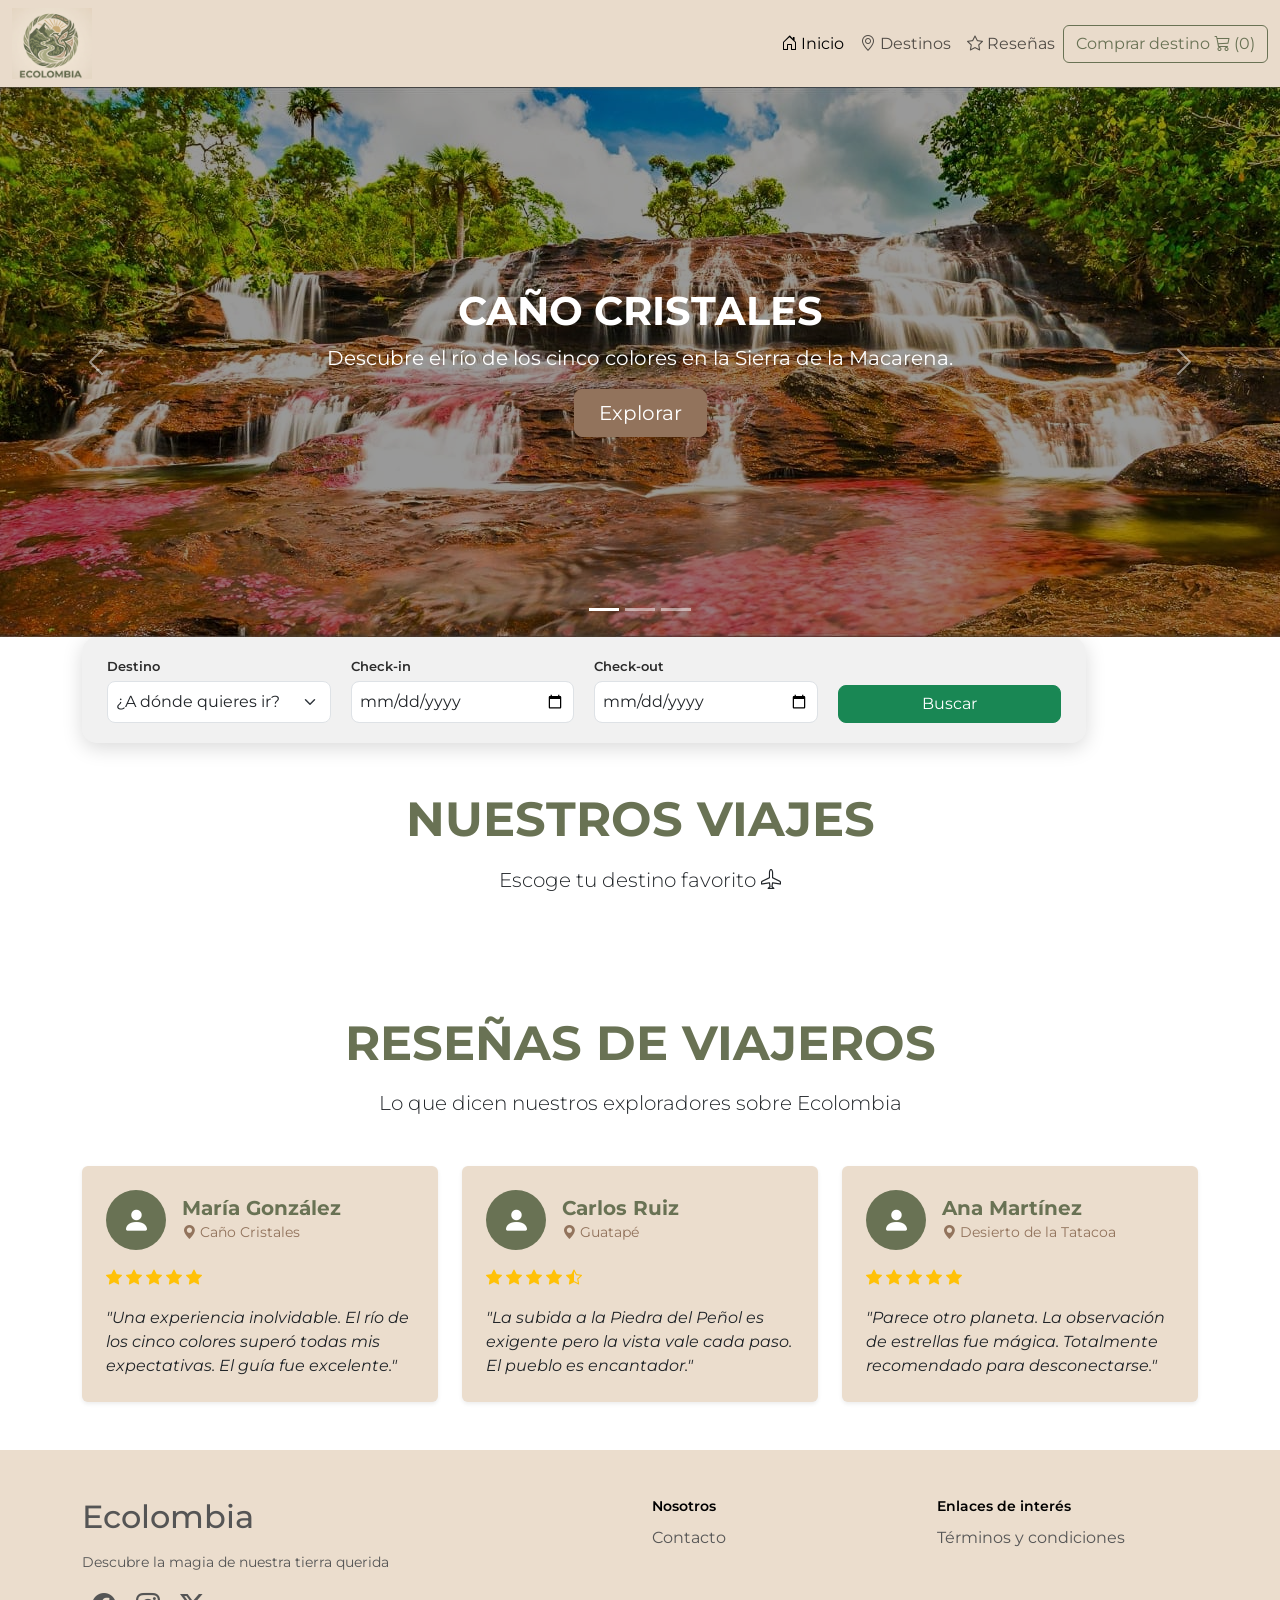
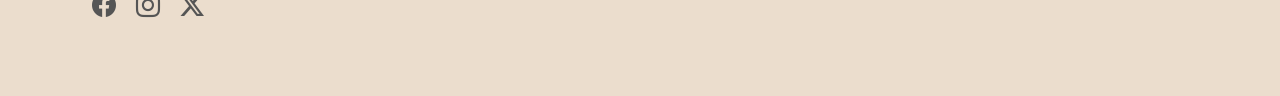
==== index.html @ 5eab5843 "fin cambios" ====
<!doctype html>
<html lang="es">

<head>
    <meta charset="utf-8">
    <meta name="viewport" content="width=device-width, initial-scale=1">
    <title>Ecolombia</title>
    <!-- Boostrap 5 -->
    <link href="https://cdn.jsdelivr.net/npm/bootstrap@5.3.8/dist/css/bootstrap.min.css" rel="stylesheet"
        integrity="sha384-sRIl4kxILFvY47J16cr9ZwB07vP4J8+LH7qKQnuqkuIAvNWLzeN8tE5YBujZqJLB" crossorigin="anonymous">
    <!-- Icons boostrap -->
    <link rel="stylesheet" href="https://cdn.jsdelivr.net/npm/bootstrap-icons@1.13.1/font/bootstrap-icons.min.css">
    <!-- Favicon -->
    <link rel="shortcut icon" href="assets/img/favicon.ico" type="image/x-icon">
    <!--                                                      google fonts -->
    <link rel="preconnect" href="https://fonts.googleapis.com">
    <link rel="preconnect" href="https://fonts.gstatic.com" crossorigin>
    <link href="https://fonts.googleapis.com/css2?family=Montserrat:ital,wght@0,100..900;1,100..900&display=swap"
        rel="stylesheet">
    <!-- Estilos genéricos -->
    <link rel="stylesheet" href="assets/css/reset.css">

    <!-- Estilos específicos  -->
    <link rel="stylesheet" href="assets/css/app.css">

    <!-- AOS CSS -->
    <link href="https://unpkg.com/aos@2.3.1/dist/aos.css" rel="stylesheet">


</head>

<body>

    <!-- nav -->
    <section class="nav__container">
        <nav class="navbar navbar-expand-lg bg-body-tertiary">
            <div class="container-fluid">
                <img src="assets/img/logo.png" alt="logo-ecolombia-desktop" width="80">
                <button class="navbar-toggler" type="button" data-bs-toggle="collapse" data-bs-target="#navbarText"
                    aria-controls="navbarText" aria-expanded="false" aria-label="Toggle navigation">
                    <span class="navbar-toggler-icon"></span>
                </button>
                <div class="collapse navbar-collapse" id="navbarText">
                    <ul class="navbar-nav ms-auto mb-2 mb-lg-0">
                        <li class="nav-item">
                            <a class="nav-link active" aria-current="page" href="index.html">
                                <i class="bi bi-house-door me-1"></i>Inicio
                            </a>
                        </li>
                        <li class="nav-item">
                            <a class="nav-link" href="#lugares__container">
                                <i class="bi bi-geo-alt me-1"></i>Destinos
                            </a>
                        </li>
                        <li class="nav-item">
                            <a class="nav-link" href="#resenas__container">
                                <i class="bi bi-star me-1"></i>Reseñas
                            </a>
                        </li>
                    </ul>
                    <span class="navbar-text">
                        <button type="button" class="btn btn-outline-success" id="badge">Ver carrito <i
                                class="bi bi-cart3"></i> </button>
                    </span>
                </div>
            </div>
        </nav>
    </section>

    <main>

        <!-- hero -->
        <section class="container-fluid p-0">
            <div id="carouselExampleCaptions" class="carousel slide" data-bs-ride="carousel">

                <!-- Indicadores -->
                <div class="carousel-indicators">
                    <button type="button" data-bs-target="#carouselExampleCaptions" data-bs-slide-to="0"
                        class="active"></button>
                    <button type="button" data-bs-target="#carouselExampleCaptions" data-bs-slide-to="1"></button>
                    <button type="button" data-bs-target="#carouselExampleCaptions" data-bs-slide-to="2"></button>
                </div>

                <!-- Slides -->
                <div class="carousel-inner">

                    <!-- Slide 1 -->
                    <div class="carousel-item active">
                        <div class="position-relative w-100 ratio ratio-4x3 ratio-md-16x9 hero-slide">
                            <img src="assets/img/cano-cristiales.jpg"
                                class="d-block w-100 h-100 object-fit-cover position-absolute top-0 start-0"
                                alt="Caño Cristales">

                            <div
                                class="position-absolute top-0 start-0 w-100 h-100 d-flex flex-column justify-content-center align-items-center text-center px-3 hero-overlay">

                                <div class="p-3 p-md-4 rounded hero-content">
                                    <h5 class="fw-bold text-white text-uppercase display-6 display-md-3 mb-2">
                                        Caño Cristales
                                    </h5>

                                    <p class="text-white d-none d-md-block fs-5 mb-3">
                                        Descubre el río de los cinco colores en la Sierra de la Macarena.
                                    </p>

                                    <div class="mt-2">
                                        <a href="#lugares__container" class="btn btn-lg px-4 text-white hero-btn">
                                            Explorar
                                        </a>
                                    </div>
                                </div>
                            </div>
                        </div>
                    </div>

                    <!-- Slide 2 -->
                    <div class="carousel-item">
                        <div class="position-relative w-100 ratio ratio-4x3 ratio-md-16x9 hero-slide">
                            <img src="assets/img/guatape.jpg"
                                class="d-block w-100 h-100 object-fit-cover position-absolute top-0 start-0"
                                alt="Guatapé">

                            <div
                                class="position-absolute top-0 start-0 w-100 h-100 d-flex flex-column justify-content-center align-items-center text-center px-3 hero-overlay">

                                <div class="p-3 p-md-4 rounded hero-content">
                                    <h5 class="fw-bold text-white text-uppercase display-6 display-md-3 mb-2">
                                        Guatapé
                                    </h5>

                                    <p class="text-white d-none d-md-block fs-5 mb-3">
                                        Sube la Piedra del Peñol y admira el embalse más colorido de Colombia.
                                    </p>

                                    <div class="mt-2">
                                        <a href="#lugares__container" class="btn btn-lg px-4 text-white hero-btn">
                                            Descubrir
                                        </a>
                                    </div>
                                </div>
                            </div>
                        </div>
                    </div>

                    <!-- Slide 3 -->
                    <div class="carousel-item">
                        <div class="position-relative w-100 ratio ratio-4x3 ratio-md-16x9 hero-slide">
                            <img src="assets/img/tatacoa.png"
                                class="d-block w-100 h-100 object-fit-cover position-absolute top-0 start-0"
                                alt="Desierto de la Tatacoa">

                            <div
                                class="position-absolute top-0 start-0 w-100 h-100 d-flex flex-column justify-content-center align-items-center text-center px-3 hero-overlay">

                                <div class="p-3 p-md-4 rounded hero-content">
                                    <h5 class="fw-bold text-white text-uppercase display-6 display-md-3 mb-2">
                                        Desierto de la Tatacoa
                                    </h5>

                                    <p class="text-white d-none d-md-block fs-5 mb-3">
                                        Explora el paisaje desértico de colores ocres y grises en Huila.
                                    </p>

                                    <div class="mt-2">
                                        <a href="#lugares__container" class="btn btn-lg px-4 text-white hero-btn">
                                            Descubrir
                                        </a>
                                    </div>
                                </div>
                            </div>
                        </div>
                    </div>
                </div>

                <!-- Controles -->
                <button class="carousel-control-prev" type="button" data-bs-target="#carouselExampleCaptions"
                    data-bs-slide="prev">
                    <span class="carousel-control-prev-icon"></span>
                </button>

                <button class="carousel-control-next" type="button" data-bs-target="#carouselExampleCaptions"
                    data-bs-slide="next">
                    <span class="carousel-control-next-icon"></span>
                </button>
            </div>
        </section>

        <!-- search container -->
        <div class="container">
            <section>
                <div class="booking-bar-horizontal">
                    <div class="booking-item">
                        <label>Destino</label>
                        <select id="destinoSelect" class="form-select">
                            <option value="">¿A dónde quieres ir?</option>
                        </select>
                    </div>
                    <div class="booking-item">
                        <label>Check-in</label>
                        <input type="date" class="form-control">
                    </div>
                    <div class="booking-item">
                        <label>Check-out</label>
                        <input type="date" class="form-control">
                    </div>
                    <div class="booking-item d-flex align-items-center">
                        <button class="btn btn-success w-100" id="badge">
                            Buscar
                        </button>
                    </div>
                </div>
            </section>
        </div>



        <!-- lugares container -->
        <section id="lugares_container" class="lugares__container py-5">
            <div class="container">
                <!-- Título -->
                <div class="text-center mb-5">
                    <h2 class="fw-bold text-uppercase display-5 mb-3 text-primary">
                        Nuestros viajes
                    </h2>
                    <p class="lead">
                        Escoge tu destino favorito <i class="bi bi-airplane"></i>
                    </p>
                </div>
                <div id="cards-container" class="row row-cols-1 row-cols-md-3 g-4 justify-content-center">
                    

                </div>
            </div>
        </section>

        <!-- reseñas container -->
        <section id="resenas__container" class="resenas__container py-5 bg-neutral">
            <div class="container">

                <!-- Título -->
                <div class="text-center mb-5">
                    <h2 class="fw-bold text-uppercase display-5 mb-3 text-primary">
                        Reseñas de Viajeros
                    </h2>
                    <p class="lead">
                        Lo que dicen nuestros exploradores sobre Ecolombia
                    </p>
                </div>

                <!-- Grid de reseñas -->
                <div class="row g-4">

                    <!-- Reseña 1 -->
                    <div class="col-12 col-md-6 col-lg-4">
                        <div class="card h-100 border-0 shadow-sm bg-primary-light">
                            <div class="card-body p-4">
                                <div class="d-flex align-items-center mb-3">
                                    <div
                                        class="rounded-circle d-flex align-items-center justify-content-center me-3 bg-primary avatar-circle">
                                        <i class="bi bi-person-fill text-white fs-3"></i>
                                    </div>
                                    <div>
                                        <h5 class="card-title mb-0 fw-bold text-primary">María González</h5>
                                        <small class="text-secondary">
                                            <i class="bi bi-geo-alt-fill"></i> Caño Cristales
                                        </small>
                                    </div>
                                </div>

                                <div class="mb-3 text-warning">
                                    <i class="bi bi-star-fill"></i>
                                    <i class="bi bi-star-fill"></i>
                                    <i class="bi bi-star-fill"></i>
                                    <i class="bi bi-star-fill"></i>
                                    <i class="bi bi-star-fill"></i>
                                </div>

                                <p class="card-text fst-italic">
                                    "Una experiencia inolvidable. El río de los cinco colores superó todas mis
                                    expectativas. El guía fue excelente."
                                </p>
                            </div>
                        </div>
                    </div>

                    <!-- Reseña 2 -->
                    <div class="col-12 col-md-6 col-lg-4">
                        <div class="card h-100 border-0 shadow-sm bg-primary-light">
                            <div class="card-body p-4">
                                <div class="d-flex align-items-center mb-3">
                                    <div
                                        class="rounded-circle d-flex align-items-center justify-content-center me-3 bg-primary avatar-circle">
                                        <i class="bi bi-person-fill text-white fs-3"></i>
                                    </div>
                                    <div>
                                        <h5 class="card-title mb-0 fw-bold text-primary">Carlos Ruiz</h5>
                                        <small class="text-secondary">
                                            <i class="bi bi-geo-alt-fill"></i> Guatapé
                                        </small>
                                    </div>
                                </div>

                                <div class="mb-3 text-warning">
                                    <i class="bi bi-star-fill"></i>
                                    <i class="bi bi-star-fill"></i>
                                    <i class="bi bi-star-fill"></i>
                                    <i class="bi bi-star-fill"></i>
                                    <i class="bi bi-star-half"></i>
                                </div>

                                <p class="card-text fst-italic">
                                    "La subida a la Piedra del Peñol es exigente pero la vista vale cada paso. El pueblo
                                    es encantador."
                                </p>
                            </div>
                        </div>
                    </div>

                    <!-- Reseña 3 -->
                    <div class="col-12 col-md-6 col-lg-4">
                        <div class="card h-100 border-0 shadow-sm bg-primary-light">
                            <div class="card-body p-4">
                                <div class="d-flex align-items-center mb-3">
                                    <div
                                        class="rounded-circle d-flex align-items-center justify-content-center me-3 bg-primary avatar-circle">
                                        <i class="bi bi-person-fill text-white fs-3"></i>
                                    </div>
                                    <div>
                                        <h5 class="card-title mb-0 fw-bold text-primary">Ana Martínez</h5>
                                        <small class="text-secondary">
                                            <i class="bi bi-geo-alt-fill"></i> Desierto de la Tatacoa
                                        </small>
                                    </div>
                                </div>

                                <div class="mb-3 text-warning">
                                    <i class="bi bi-star-fill"></i>
                                    <i class="bi bi-star-fill"></i>
                                    <i class="bi bi-star-fill"></i>
                                    <i class="bi bi-star-fill"></i>
                                    <i class="bi bi-star-fill"></i>
                                </div>

                                <p class="card-text fst-italic">
                                    "Parece otro planeta. La observación de estrellas fue mágica. Totalmente recomendado
                                    para desconectarse."
                                </p>
                            </div>
                        </div>
                    </div>

                </div>

            </div>
        </section>

        <section class="checkout__container">

        </section>
    </main>
    <footer class="footer-clean py-5">
        <div class="container">
            <div class="row align-items-start">

                <div class="col-md-6 mb-4">
                    <h2 class="logo">Ecolombia</h2>

                    <p class="footer-text">
                        Descubre la magia de
                        nuestra tierra querida
                    </p>

                    <div class="footer-social">
                        <a href="#"><i class="bi bi-facebook"></i></a>
                        <a href="#"><i class="bi bi-instagram"></i></a>
                        <a href="#"><i class="bi bi-twitter-x"></i></a>
                    </div>
                </div>


                <div class="col-md-6">
                    <div class="row">

                        <div class="col-6">
                            <h6 class="footer-title">Nosotros</h6>
                            <p><a href="#">Contacto</a></p>
                        </div>

                        <div class="col-6">
                            <h6 class="footer-title">Enlaces de interés</h6>
                            <p><a href="#">Términos y condiciones</a></p>
                        </div>

                    </div>
                </div>

            </div>
        </div>
    </footer>

    <!-- sidebar para cargar contenido del carrito -->

    <div id="carritoSidebar" class="sidebar">
        <div class="sidebar-header">
            <h5>Tu carrito</h5>
            <button id="cerrarSidebar" class="btn btn-sm btn-danger">X</button>
        </div>

        <div id="carrito-container" class="sidebar-body"></div>

        <div class="sidebar-footer">
            <h6 id="total-carrito">Total: $0</h6>
            <button class="btn btn-success w-100">Pagar</button>
        </div>
    </div>

    <div id="overlay-carrito"></div>

    <!-- boostrap 5 -->
    <script src="https://cdn.jsdelivr.net/npm/bootstrap@5.3.8/dist/js/bootstrap.bundle.min.js"
        integrity="sha384-FKyoEForCGlyvwx9Hj09JcYn3nv7wiPVlz7YYwJrWVcXK/BmnVDxM+D2scQbITxI"
        crossorigin="anonymous"></script>
    <!-- js principal -->
    <script src="assets/js/main.js"></script>
    <!-- js específico -->
    <script src="assets/js/app.js"></script>
    <!-- carrito -->
    <script src="assets/js/badge.js"></script>
    <!-- AOS JS -->
    <script src="https://unpkg.com/aos@2.3.1/dist/aos.js"></script>

</body>

</html>
---- assets/css/app.css ----
* {
    font-family: 'Montserrat', Arial, sans-serif
}

:root {
    /* Verdes base */
    --color-primary: #697254;
    --color-primary-light: #EBDDCD;
    --color-primary-dark: #8C916C;

    /* Tonos tierra */
    --color-secondary: #92735C;
    --color-secondary-light: #B69C85;

    /* tonos neutros */
    --color-neutral: #DBD0C4;

    /* ===== Extra (opcional para UI states) ===== */
    --color-bg: #DBD0C4;
    --color-text: #2c2c2c;

    /* Alerts */
    --error: #FF3B3B;
    --warning: #FFCC00;
    --info: #0063F7;
    --success: #06C270;
}

.bg-body-tertiary {
    background-color: #E9DBCB !important;
}

.footer-container {
    align-self: end;
    width: 100%;
    height: 10%;
    background-color: #997373;
}

.footer-clean {
    background-color: #EBDDCD;
    color: #555;
}

.logo {
    font-size: 2rem;

}

.footer-social {
    display: flex;

    /* background-color: red; */
    .bi {
        font-size: 1.5rem;
        color: #555;
        margin: 0 10px;
        transition: color 0.3s ease;
    }
}


.footer-text {
    font-size: 0.9rem;
    margin: 15px 0;
}


.footer-title {
    font-weight: 600;
    font-size: 0.9rem;
    color: #000;
    margin-bottom: 10px;
}

body {
    display: flex;
    flex-direction: column;
    min-height: 100vh;
}

main {
    flex: 1;
}
.hero-slide {
    max-height: 550px;
}

.hero-overlay {
    background-color: rgba(1, 1, 1, 0.4);
}


.hero-btn {
    background-color: var(--color-secondary);
    border-color: var(--color-secondary);
}

.hero-btn:hover {
    background-color: var(--color-secondary-light);
    border-color: var(--color-secondary-light);
}

.btn-outline-success {
    color: var(--color-primary);
    border-color: var(--color-primary);
}

.btn-outline-success:hover {
    color: var(--color-neutral);
    background-color: var(--color-primary);
    border-color: var(--color-primary);
}

.btn-outline-success:active {
    color: var(--color-neutral) !important;
    background-color: var(--color-primary) !important;
    border-color: var(--color-primary) !important;
}
/*Sidebar para carrito*/
.sidebar {
  position: fixed;
  top: 0;
  right: -400px;
  width: 350px;
  height: 100%;
  background: white;
  box-shadow: -2px 0 10px rgba(0,0,0,0.2);
  transition: right 0.3s ease;
  z-index: 1050;
  display: flex;
  flex-direction: column;
}
/* abrir sidebar */
.sidebar.open {
  right: 0;
}
/* contenido sidebar */
.sidebar-header,
.sidebar-footer {
  padding: 1rem;
  border-bottom: 1px solid #ddd;
}

.sidebar-body {
  flex: 1;
  overflow-y: auto;
  padding: 1rem;
}

/* overlay oscuro */
#overlay-carrito {
  position: fixed;
  top: 0;
  left: 0;
  width: 100%;
  height: 100%;
  background: rgba(0,0,0,0.5);
  display: none;
  z-index: 1040;
}
/* ocultar hasta hacer click */
#overlay-carrito .show {
  display: block;
}

.btn-outline-success {
    color: var(--color-primary);
    border-color: var(--color-primary);
}

.btn-outline-success:hover {
    color: var(--color-neutral);
    background-color: var(--color-primary);
    border-color: var(--color-primary);
}

.btn-outline-success:active {
    color: var(--color-neutral) !important;
    background-color: var(--color-primary) !important;
    border-color: var(--color-primary) !important;
}

/* resenas container */
.text-primary {
    color: var(--color-primary) !important;
}

.text-secondary {
    color: var(--color-secondary) !important;
}


.bg-primary-light {
    background-color: var(--color-primary-light) !important;
}

.bg-primary {
    background-color: var(--color-primary) !important;
}

/* Avatar */
.avatar-circle {
    width: 60px;
    height: 60px;
}


/* ===== HERO HORIZONTAL ===== */
.hero__container {
    width: 100%;
    padding: 40px 0;
    display: flex;
    justify-content: center;
}

/* BARRA HORIZONTAL */
.booking-bar-horizontal {
    display: flex;
    align-items: end;
    gap: 20px;
    width: 90%;
    max-width: 1200px;
    padding: 20px 25px;
    border-radius: 15px;
    /* 🔥 gris transparente */
    background: rgba(200, 200, 200, 0.25);
    backdrop-filter: blur(8px);
    -webkit-backdrop-filter: blur(8px);
    box-shadow: 0 5px 20px rgba(0, 0, 0, 0.15);
}

/* ITEMS */
.booking-item {
    display: flex;
    flex-direction: column;
    flex: 1;
}

/* LABELS */
.booking-item label {
    font-size: 0.8rem;
    margin-bottom: 5px;
    color: var(--color-text);
    font-weight: 600;
}

/* INPUTS */
.booking-item input,
.booking-item select {
    border-radius: 8px;
    padding: 8px;
}

/* BOTÓN */
.booking-item button {
    height: 38px;
    border-radius: 8px;
}

/* ===== RESPONSIVE ===== */
@media (max-width: 768px) {
    .booking-bar-horizontal {
        flex-direction: column;
        align-items: stretch
    }
}


.lugares__container {
    background-color: white;
}
.ecotour-card {
    background-color: var(--color-primary-dark); 
    border: none;
    border-radius: 20px; 
    padding: 15px; 
    transition: transform 0.3s ease, box-shadow 0.3s ease; 
}
.ecotour-card img {
    border-radius: 10px; 
    height: 220px;
    object-fit: cover; 
    width: 100%;
}
.ecotour-card .card-body {
    background-color: var(--color-bg); /* Fondo en contraste dentro de la card */
    border-radius: 10px;
    margin-top: 15px;
    color: var(--color-text);
}
.ecotour-card .card-title {
    color: var(--color-text);
}
.eco-text-muted {
    color: black;
}

.ecotour-card:hover {
    transform: scale(1.05);
    box-shadow: 0 15px 30px rgba(105, 114, 84, 0.4) !important; 
    z-index: 1;
}
.btn-eco-primary {
    background-color: var(--color-secondary);
    color: white;
    border: none;
}
.btn-eco-primary:hover {
    background-color: var(--color-secondary-light);
    color: white;
}
.btn-eco-secondary {
    background-color: var(--color-primary-light);
    color: var(--color-primary);
    border: none;
    font-weight: 600;
}
.btn-eco-secondary:hover {
    background-color: var(--color-primary-dark);
    color: white;
}
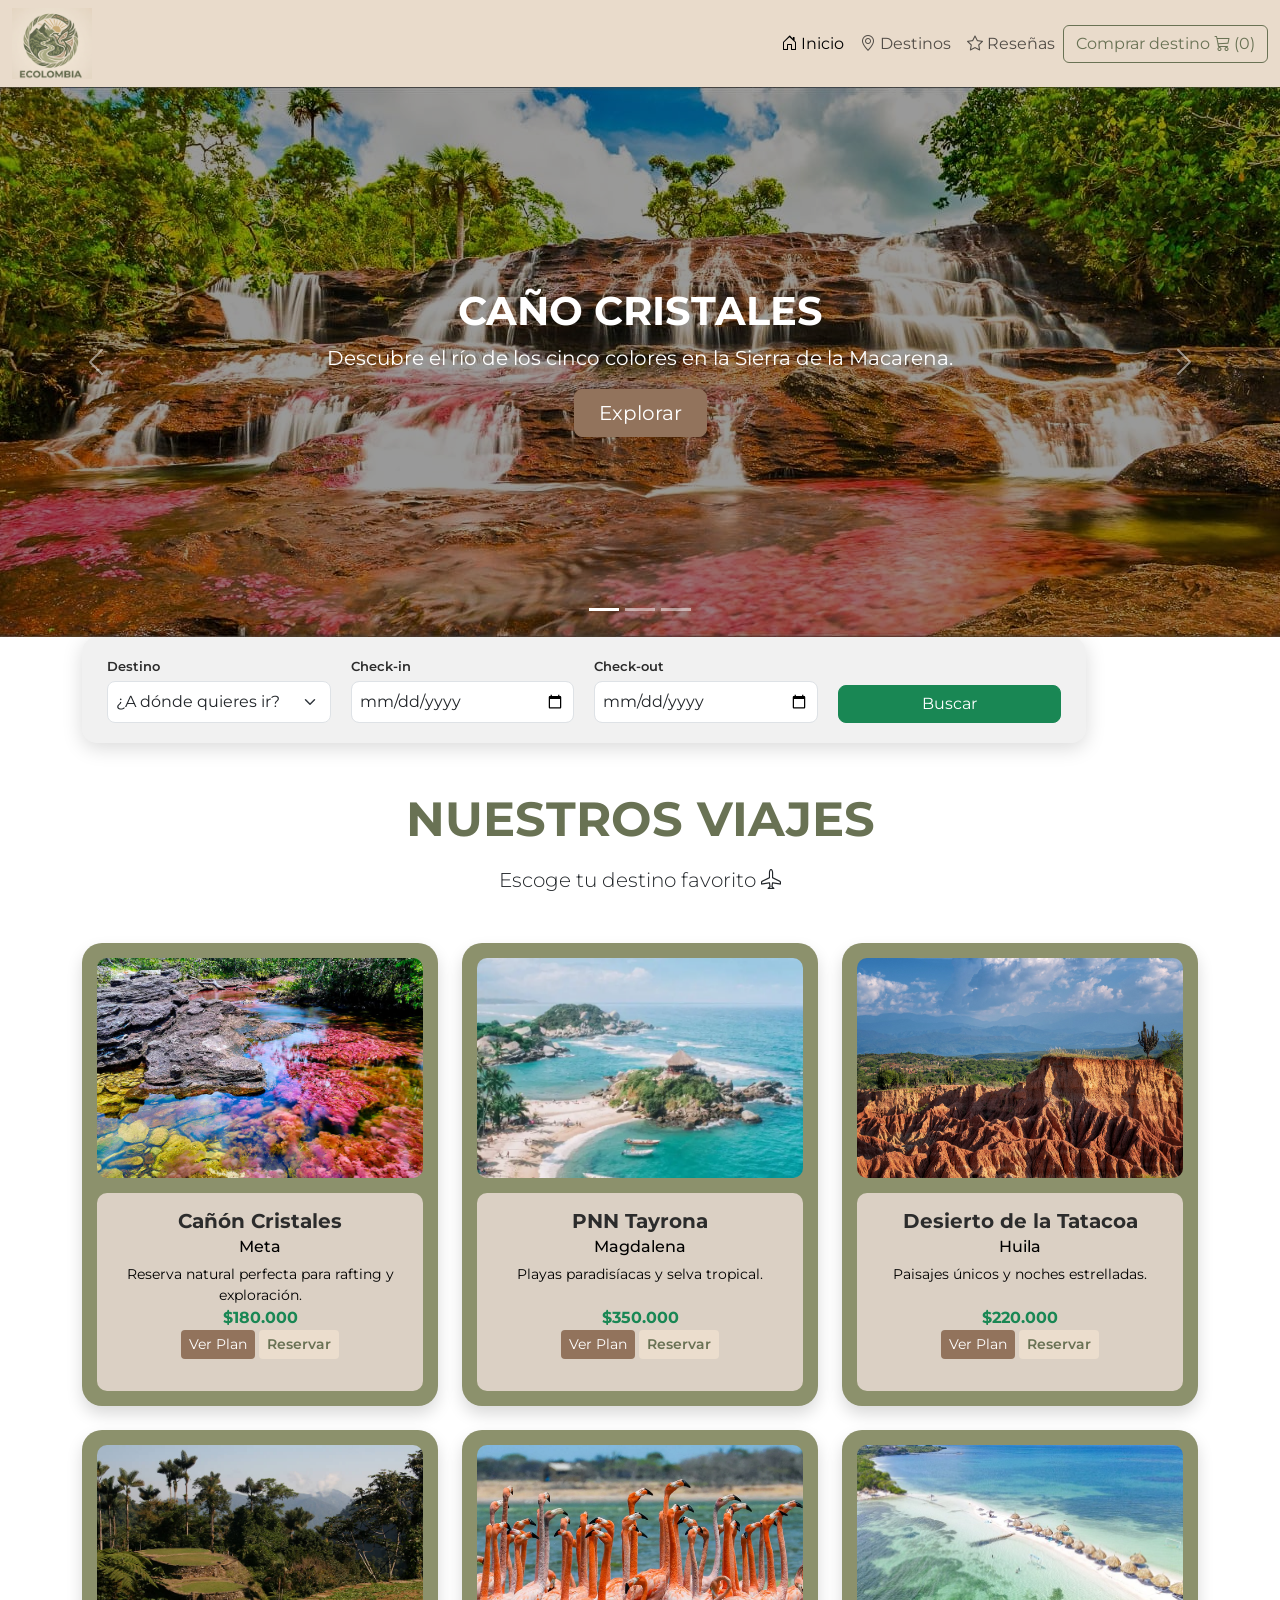
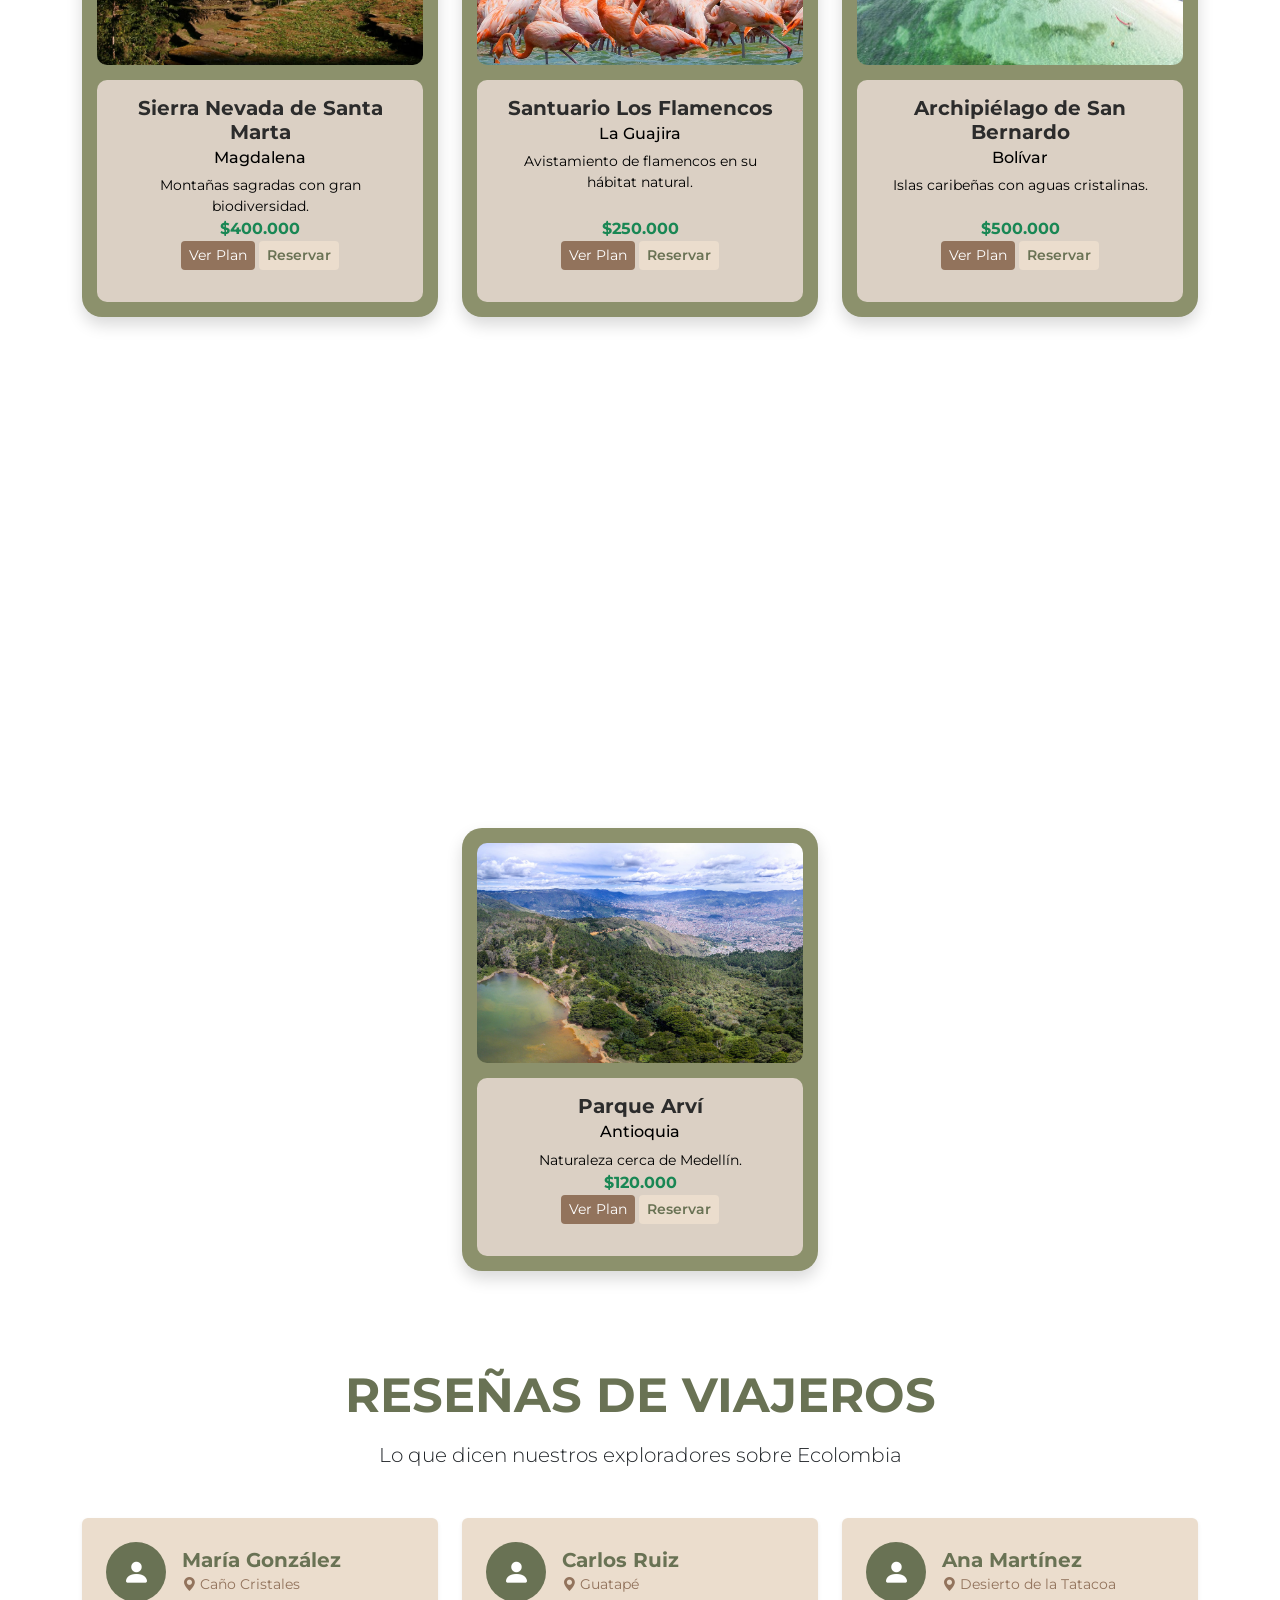
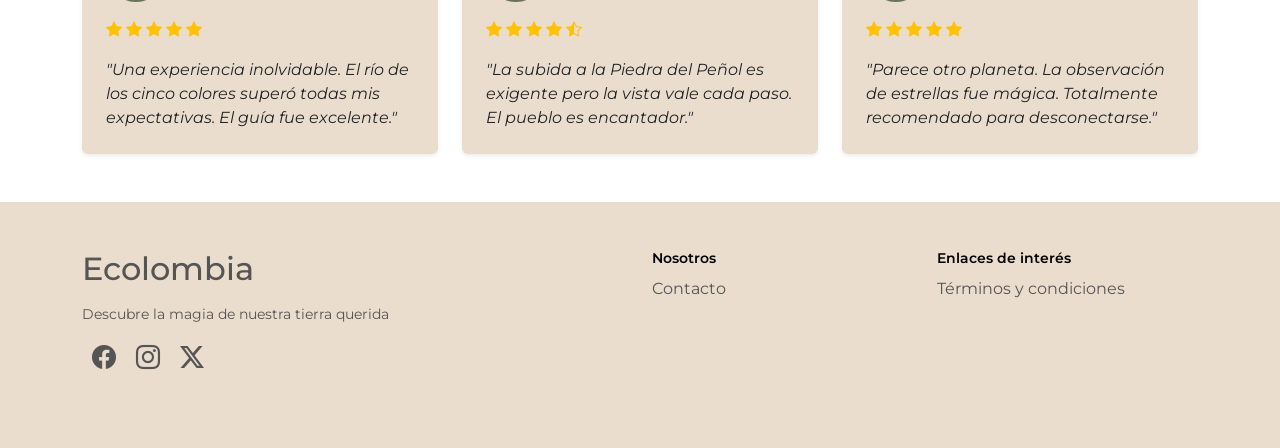
==== commit 063df58d: "se finaliza animacion y se corrige anclas" ====
--- a/index.html
+++ b/index.html
@@ -48,7 +48,7 @@
                             </a>
                         </li>
                         <li class="nav-item">
-                            <a class="nav-link" href="#lugares__container">
+                            <a class="nav-link" href="#lugares_container">
                                 <i class="bi bi-geo-alt me-1"></i>Destinos
                             </a>
                         </li>
@@ -70,7 +70,7 @@
     <main>
 
         <!-- hero -->
-        <section class="container-fluid p-0">
+        <section class="container-fluid p-0" data-aos="fade-up">
             <div id="carouselExampleCaptions" class="carousel slide" data-bs-ride="carousel">
 
                 <!-- Indicadores -->
@@ -104,7 +104,7 @@
                                     </p>
 
                                     <div class="mt-2">
-                                        <a href="#lugares__container" class="btn btn-lg px-4 text-white hero-btn">
+                                        <a href="#lugares_container" class="btn btn-lg px-4 text-white hero-btn">
                                             Explorar
                                         </a>
                                     </div>
@@ -187,7 +187,7 @@
 
         <!-- search container -->
         <div class="container">
-            <section>
+            <section data-aos="fade-up">
                 <div class="booking-bar-horizontal">
                     <div class="booking-item">
                         <label>Destino</label>
@@ -216,7 +216,7 @@
 
         <!-- lugares container -->
         <section id="lugares_container" class="lugares__container py-5">
-            <div class="container">
+            <div class="container" data-aos="fade-up">
                 <!-- Título -->
                 <div class="text-center mb-5">
                     <h2 class="fw-bold text-uppercase display-5 mb-3 text-primary">
@@ -235,7 +235,7 @@
 
         <!-- reseñas container -->
         <section id="resenas__container" class="resenas__container py-5 bg-neutral">
-            <div class="container">
+            <div class="container" data-aos="fade-up">
 
                 <!-- Título -->
                 <div class="text-center mb-5">
@@ -251,7 +251,7 @@
                 <div class="row g-4">
 
                     <!-- Reseña 1 -->
-                    <div class="col-12 col-md-6 col-lg-4">
+                    <div class="col-12 col-md-6 col-lg-4" data-aos="fade-up-right">
                         <div class="card h-100 border-0 shadow-sm bg-primary-light">
                             <div class="card-body p-4">
                                 <div class="d-flex align-items-center mb-3">
@@ -284,8 +284,8 @@
                     </div>
 
                     <!-- Reseña 2 -->
-                    <div class="col-12 col-md-6 col-lg-4">
-                        <div class="card h-100 border-0 shadow-sm bg-primary-light">
+                    <div class="col-12 col-md-6 col-lg-4" >
+                        <div class="card h-100 border-0 shadow-sm bg-primary-light" data-aos="fade-up-left">
                             <div class="card-body p-4">
                                 <div class="d-flex align-items-center mb-3">
                                     <div
@@ -318,7 +318,7 @@
 
                     <!-- Reseña 3 -->
                     <div class="col-12 col-md-6 col-lg-4">
-                        <div class="card h-100 border-0 shadow-sm bg-primary-light">
+                        <div class="card h-100 border-0 shadow-sm bg-primary-light" data-aos="fade-up-right">
                             <div class="card-body p-4">
                                 <div class="d-flex align-items-center mb-3">
                                     <div
@@ -354,10 +354,8 @@
             </div>
         </section>
 
-        <section class="checkout__container">
-
-        </section>
     </main>
+
     <footer class="footer-clean py-5">
         <div class="container">
             <div class="row align-items-start">
@@ -420,14 +418,14 @@
     <script src="https://cdn.jsdelivr.net/npm/bootstrap@5.3.8/dist/js/bootstrap.bundle.min.js"
         integrity="sha384-FKyoEForCGlyvwx9Hj09JcYn3nv7wiPVlz7YYwJrWVcXK/BmnVDxM+D2scQbITxI"
         crossorigin="anonymous"></script>
+    <!-- AOS JS -->
+    <script src="https://unpkg.com/aos@2.3.1/dist/aos.js"></script>        
     <!-- js principal -->
     <script src="assets/js/main.js"></script>
     <!-- js específico -->
     <script src="assets/js/app.js"></script>
     <!-- carrito -->
     <script src="assets/js/badge.js"></script>
-    <!-- AOS JS -->
-    <script src="https://unpkg.com/aos@2.3.1/dist/aos.js"></script>
 
 </body>
 
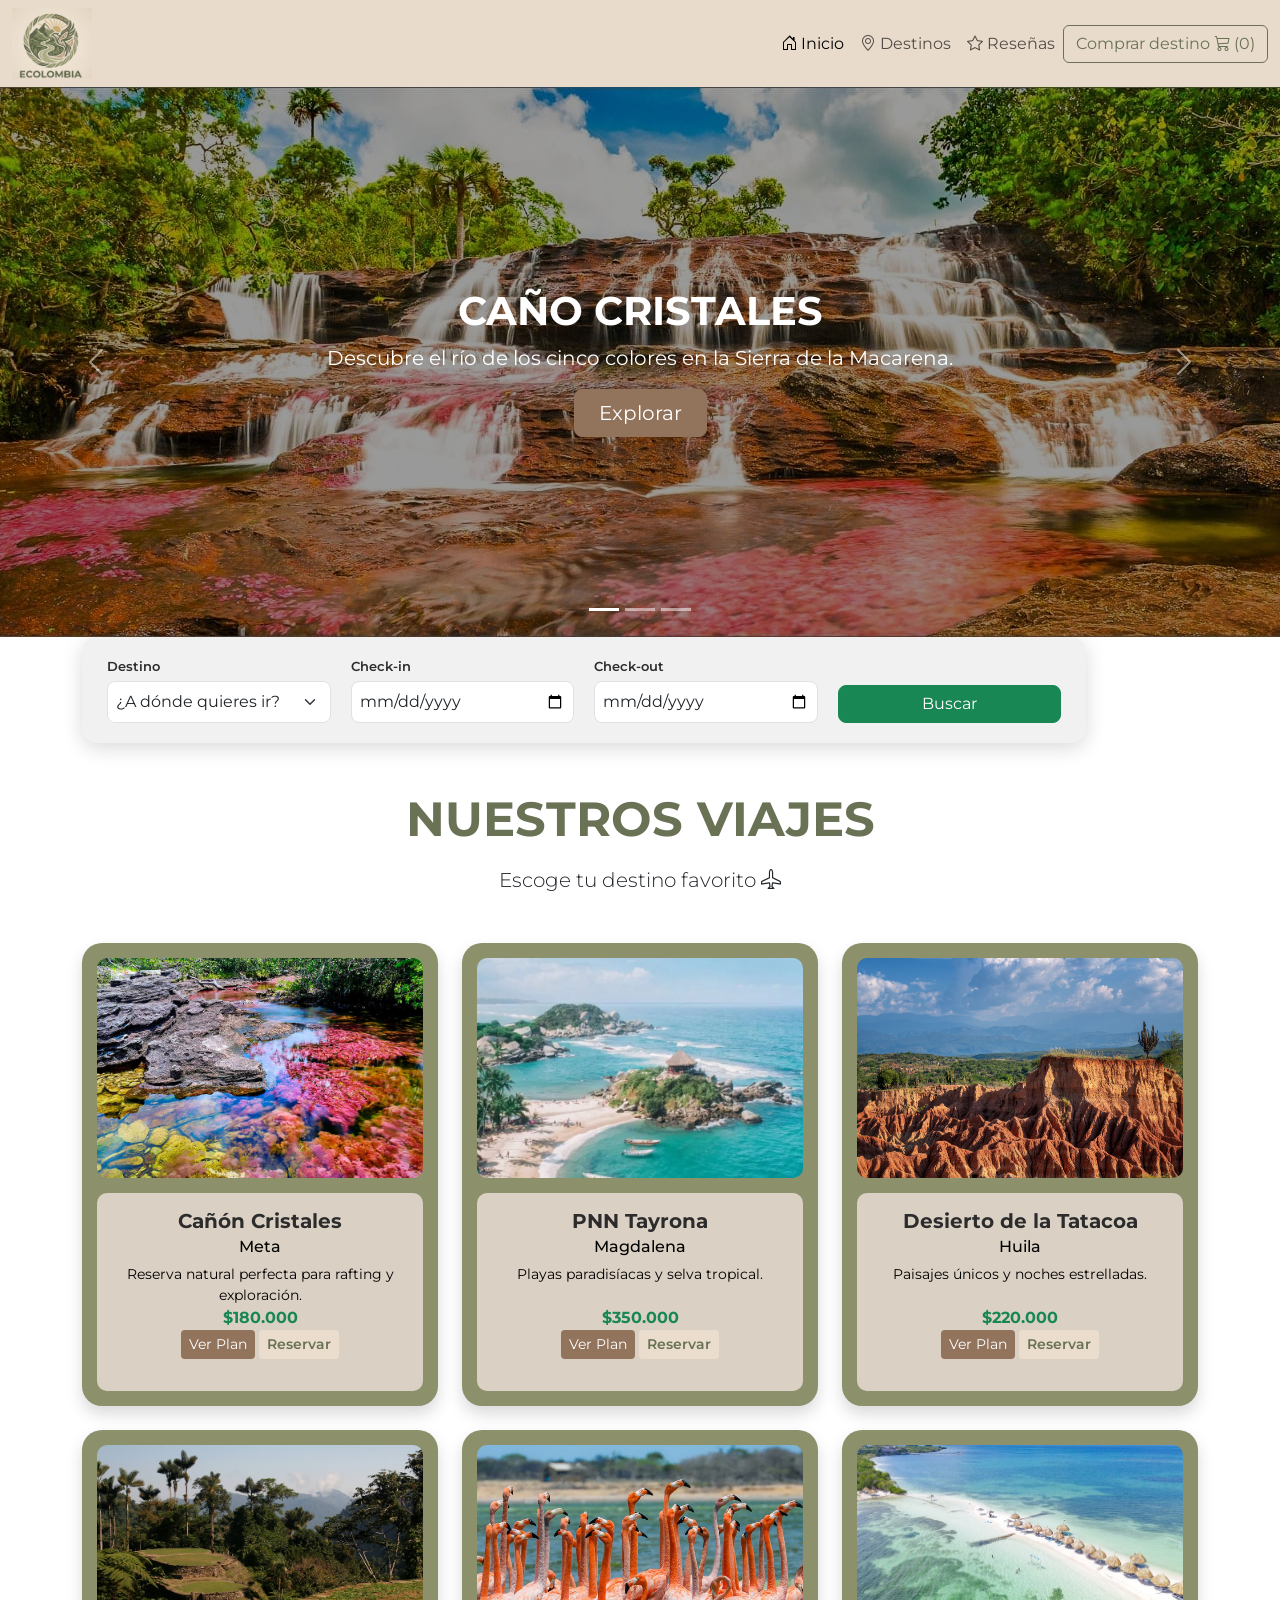
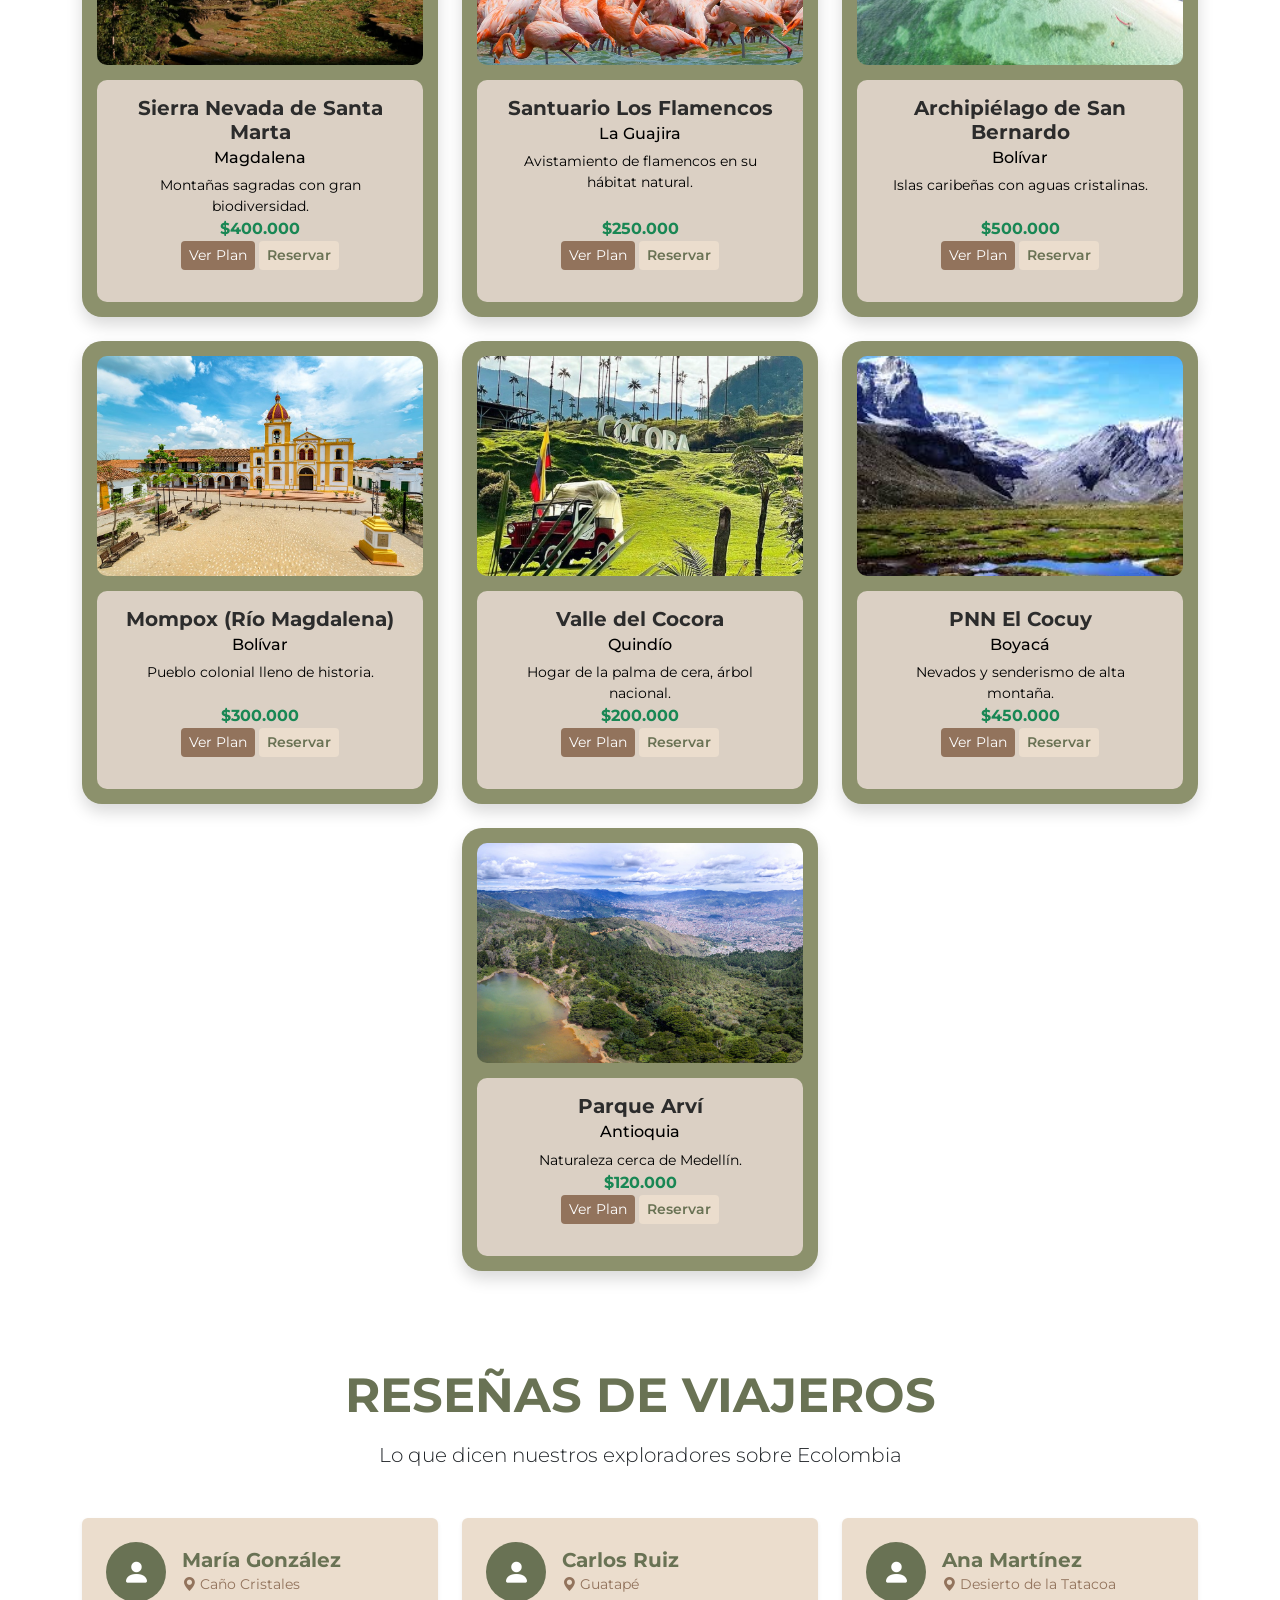
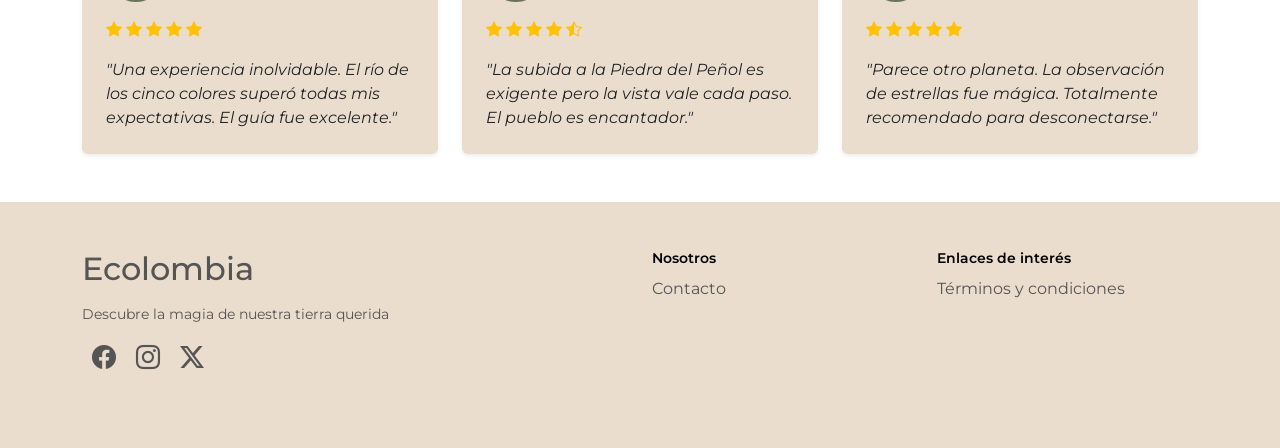
==== commit db05ece7: "add styles to carts" ====
--- a/index.html
+++ b/index.html
@@ -23,10 +23,6 @@
     <!-- Estilos específicos  -->
     <link rel="stylesheet" href="assets/css/app.css">
 
-    <!-- AOS CSS -->
-    <link href="https://unpkg.com/aos@2.3.1/dist/aos.css" rel="stylesheet">
-
-
 </head>
 
 <body>
@@ -48,7 +44,7 @@
                             </a>
                         </li>
                         <li class="nav-item">
-                            <a class="nav-link" href="#lugares_container">
+                            <a class="nav-link" href="#lugares__container">
                                 <i class="bi bi-geo-alt me-1"></i>Destinos
                             </a>
                         </li>
@@ -70,7 +66,7 @@
     <main>
 
         <!-- hero -->
-        <section class="container-fluid p-0" data-aos="fade-up">
+        <section class="container-fluid p-0">
             <div id="carouselExampleCaptions" class="carousel slide" data-bs-ride="carousel">
 
                 <!-- Indicadores -->
@@ -104,7 +100,7 @@
                                     </p>
 
                                     <div class="mt-2">
-                                        <a href="#lugares_container" class="btn btn-lg px-4 text-white hero-btn">
+                                        <a href="#lugares__container" class="btn btn-lg px-4 text-white hero-btn">
                                             Explorar
                                         </a>
                                     </div>
@@ -187,7 +183,7 @@
 
         <!-- search container -->
         <div class="container">
-            <section data-aos="fade-up">
+            <section>
                 <div class="booking-bar-horizontal">
                     <div class="booking-item">
                         <label>Destino</label>
@@ -216,7 +212,7 @@
 
         <!-- lugares container -->
         <section id="lugares_container" class="lugares__container py-5">
-            <div class="container" data-aos="fade-up">
+            <div class="container">
                 <!-- Título -->
                 <div class="text-center mb-5">
                     <h2 class="fw-bold text-uppercase display-5 mb-3 text-primary">
@@ -227,7 +223,7 @@
                     </p>
                 </div>
                 <div id="cards-container" class="row row-cols-1 row-cols-md-3 g-4 justify-content-center">
-                    
+
 
                 </div>
             </div>
@@ -235,7 +231,7 @@
 
         <!-- reseñas container -->
         <section id="resenas__container" class="resenas__container py-5 bg-neutral">
-            <div class="container" data-aos="fade-up">
+            <div class="container">
 
                 <!-- Título -->
                 <div class="text-center mb-5">
@@ -251,7 +247,7 @@
                 <div class="row g-4">
 
                     <!-- Reseña 1 -->
-                    <div class="col-12 col-md-6 col-lg-4" data-aos="fade-up-right">
+                    <div class="col-12 col-md-6 col-lg-4">
                         <div class="card h-100 border-0 shadow-sm bg-primary-light">
                             <div class="card-body p-4">
                                 <div class="d-flex align-items-center mb-3">
@@ -284,8 +280,8 @@
                     </div>
 
                     <!-- Reseña 2 -->
-                    <div class="col-12 col-md-6 col-lg-4" >
-                        <div class="card h-100 border-0 shadow-sm bg-primary-light" data-aos="fade-up-left">
+                    <div class="col-12 col-md-6 col-lg-4">
+                        <div class="card h-100 border-0 shadow-sm bg-primary-light">
                             <div class="card-body p-4">
                                 <div class="d-flex align-items-center mb-3">
                                     <div
@@ -318,7 +314,7 @@
 
                     <!-- Reseña 3 -->
                     <div class="col-12 col-md-6 col-lg-4">
-                        <div class="card h-100 border-0 shadow-sm bg-primary-light" data-aos="fade-up-right">
+                        <div class="card h-100 border-0 shadow-sm bg-primary-light">
                             <div class="card-body p-4">
                                 <div class="d-flex align-items-center mb-3">
                                     <div
@@ -354,8 +350,10 @@
             </div>
         </section>
 
+        <section class="checkout__container">
+
+        </section>
     </main>
-
     <footer class="footer-clean py-5">
         <div class="container">
             <div class="row align-items-start">
@@ -400,16 +398,18 @@
 
     <div id="carritoSidebar" class="sidebar">
         <div class="sidebar-header">
-            <h5>Tu carrito</h5>
-            <button id="cerrarSidebar" class="btn btn-sm btn-danger">X</button>
-        </div>
-
-        <div id="carrito-container" class="sidebar-body"></div>
-
-        <div class="sidebar-footer">
-            <h6 id="total-carrito">Total: $0</h6>
-            <button class="btn btn-success w-100">Pagar</button>
-        </div>
+            <h5 class="mb-0">Tu carrito</h5>
+            <button id="cerrarSidebar" class="btn btn-light rounded-circle">
+                <i class="bi bi-x-lg"></i>
+            </button>
+    </div>
+
+    <div id="carrito-container" class="sidebar-body"></div>
+
+    <div class="sidebar-footer">
+        <h6 id="total-carrito">Total: $0</h6>
+        <button class="btn btn-success w-100">Pagar</button>
+    </div>
     </div>
 
     <div id="overlay-carrito"></div>
@@ -418,15 +418,12 @@
     <script src="https://cdn.jsdelivr.net/npm/bootstrap@5.3.8/dist/js/bootstrap.bundle.min.js"
         integrity="sha384-FKyoEForCGlyvwx9Hj09JcYn3nv7wiPVlz7YYwJrWVcXK/BmnVDxM+D2scQbITxI"
         crossorigin="anonymous"></script>
-    <!-- AOS JS -->
-    <script src="https://unpkg.com/aos@2.3.1/dist/aos.js"></script>        
     <!-- js principal -->
     <script src="assets/js/main.js"></script>
     <!-- js específico -->
     <script src="assets/js/app.js"></script>
     <!-- carrito -->
     <script src="assets/js/badge.js"></script>
-
 </body>
 
 </html>
--- a/assets/css/app.css
+++ b/assets/css/app.css
@@ -140,6 +140,12 @@
 .sidebar-footer {
   padding: 1rem;
   border-bottom: 1px solid #ddd;
+  display: flex;
+  justify-content: space-between;
+  align-items: center;
+}
+.sidebar-header h5{
+  margin: 0;
 }
 
 .sidebar-body {
@@ -258,6 +264,39 @@
     border-radius: 8px;
 }
 
+.cart-item {
+  border-bottom: 1px solid #eee;
+}
+
+.cart-item:hover {
+  background: #f9f9f9;
+  border-radius: 8px;
+  transition: 0.2s;
+}
+
+/* botones estilo moderno */
+.cart-item button {
+  width: 32px;
+  height: 32px;
+  padding: 0;
+}
+
+.btn-close-minimal {
+  background: transparent;
+  border: none;
+  font-size: 22px;
+  color: #666;
+  cursor: pointer;
+  transition: 0.2s;
+}
+
+.btn-close-minimal:hover {
+  color: #000;
+  transform: rotate(90deg);
+}
+
+
+
 /* ===== RESPONSIVE ===== */
 @media (max-width: 768px) {
     .booking-bar-horizontal {
@@ -320,3 +359,4 @@
     background-color: var(--color-primary-dark);
     color: white;
 }
+
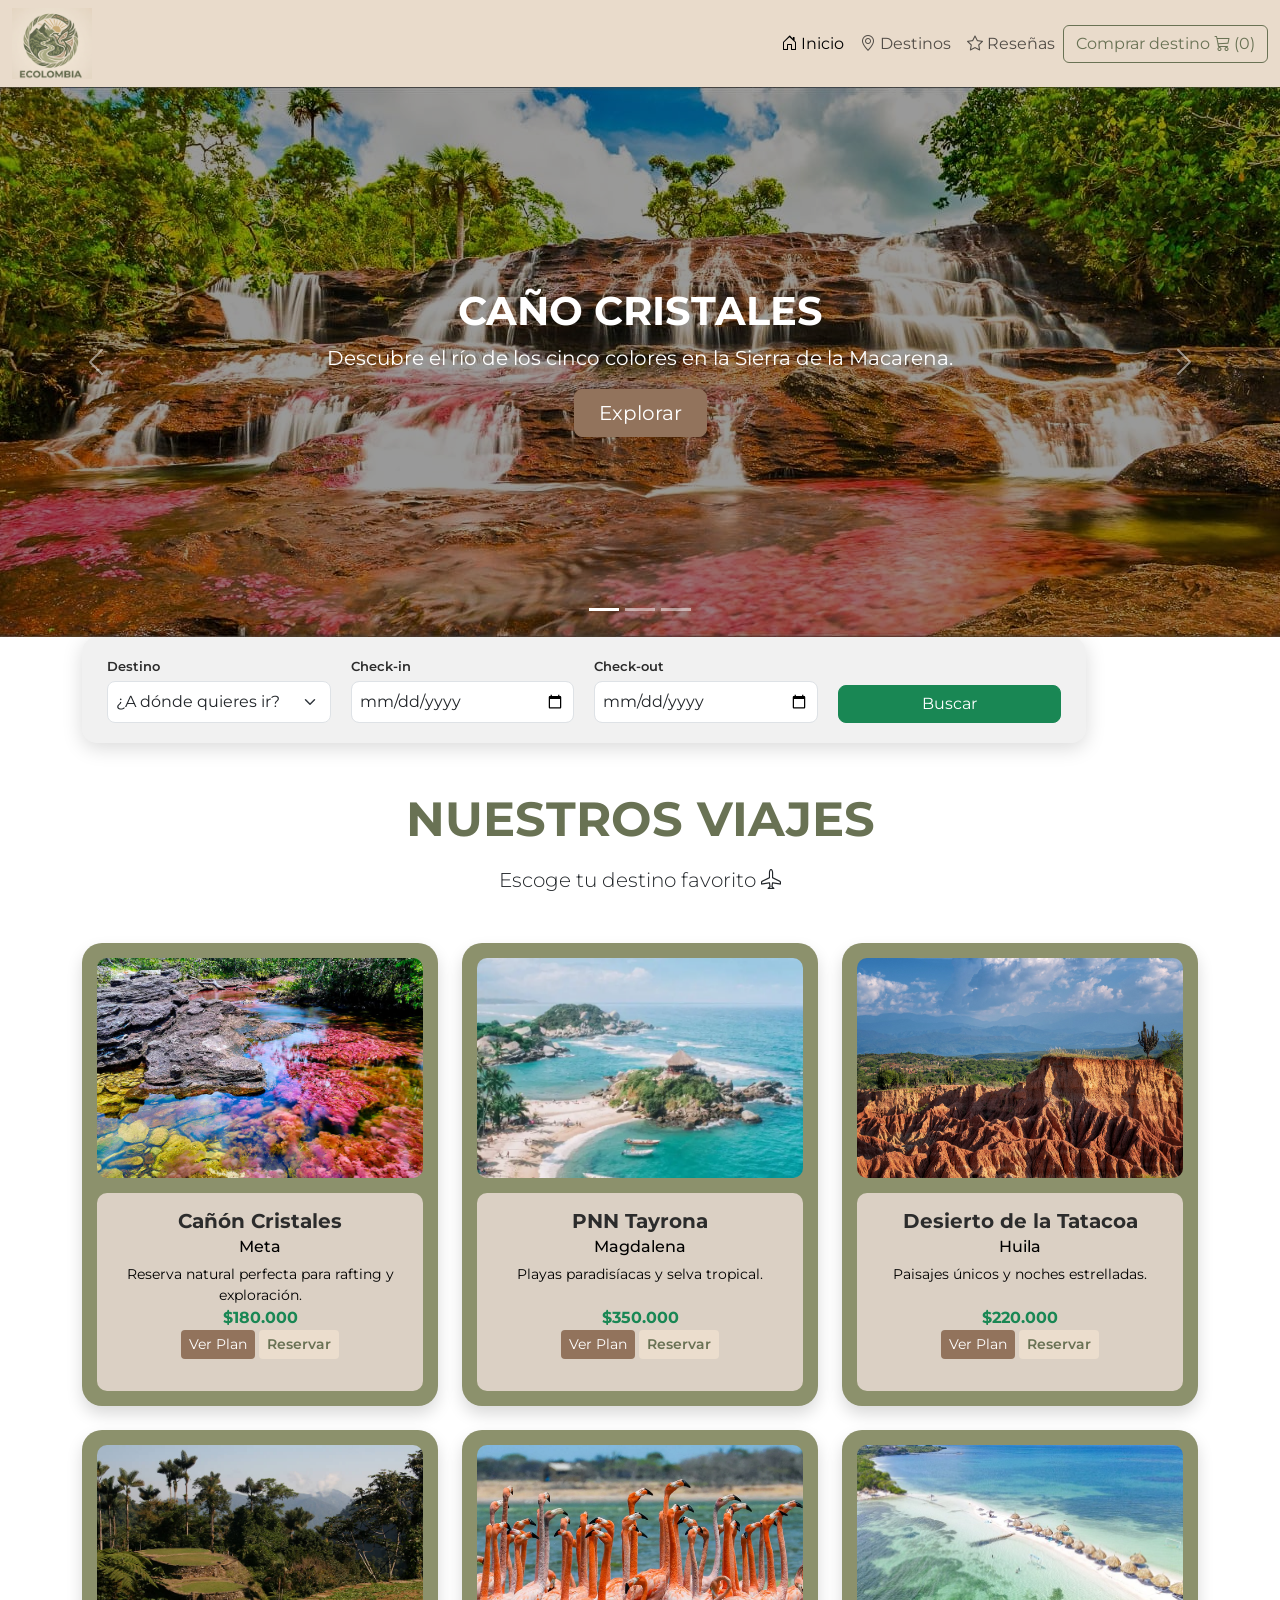
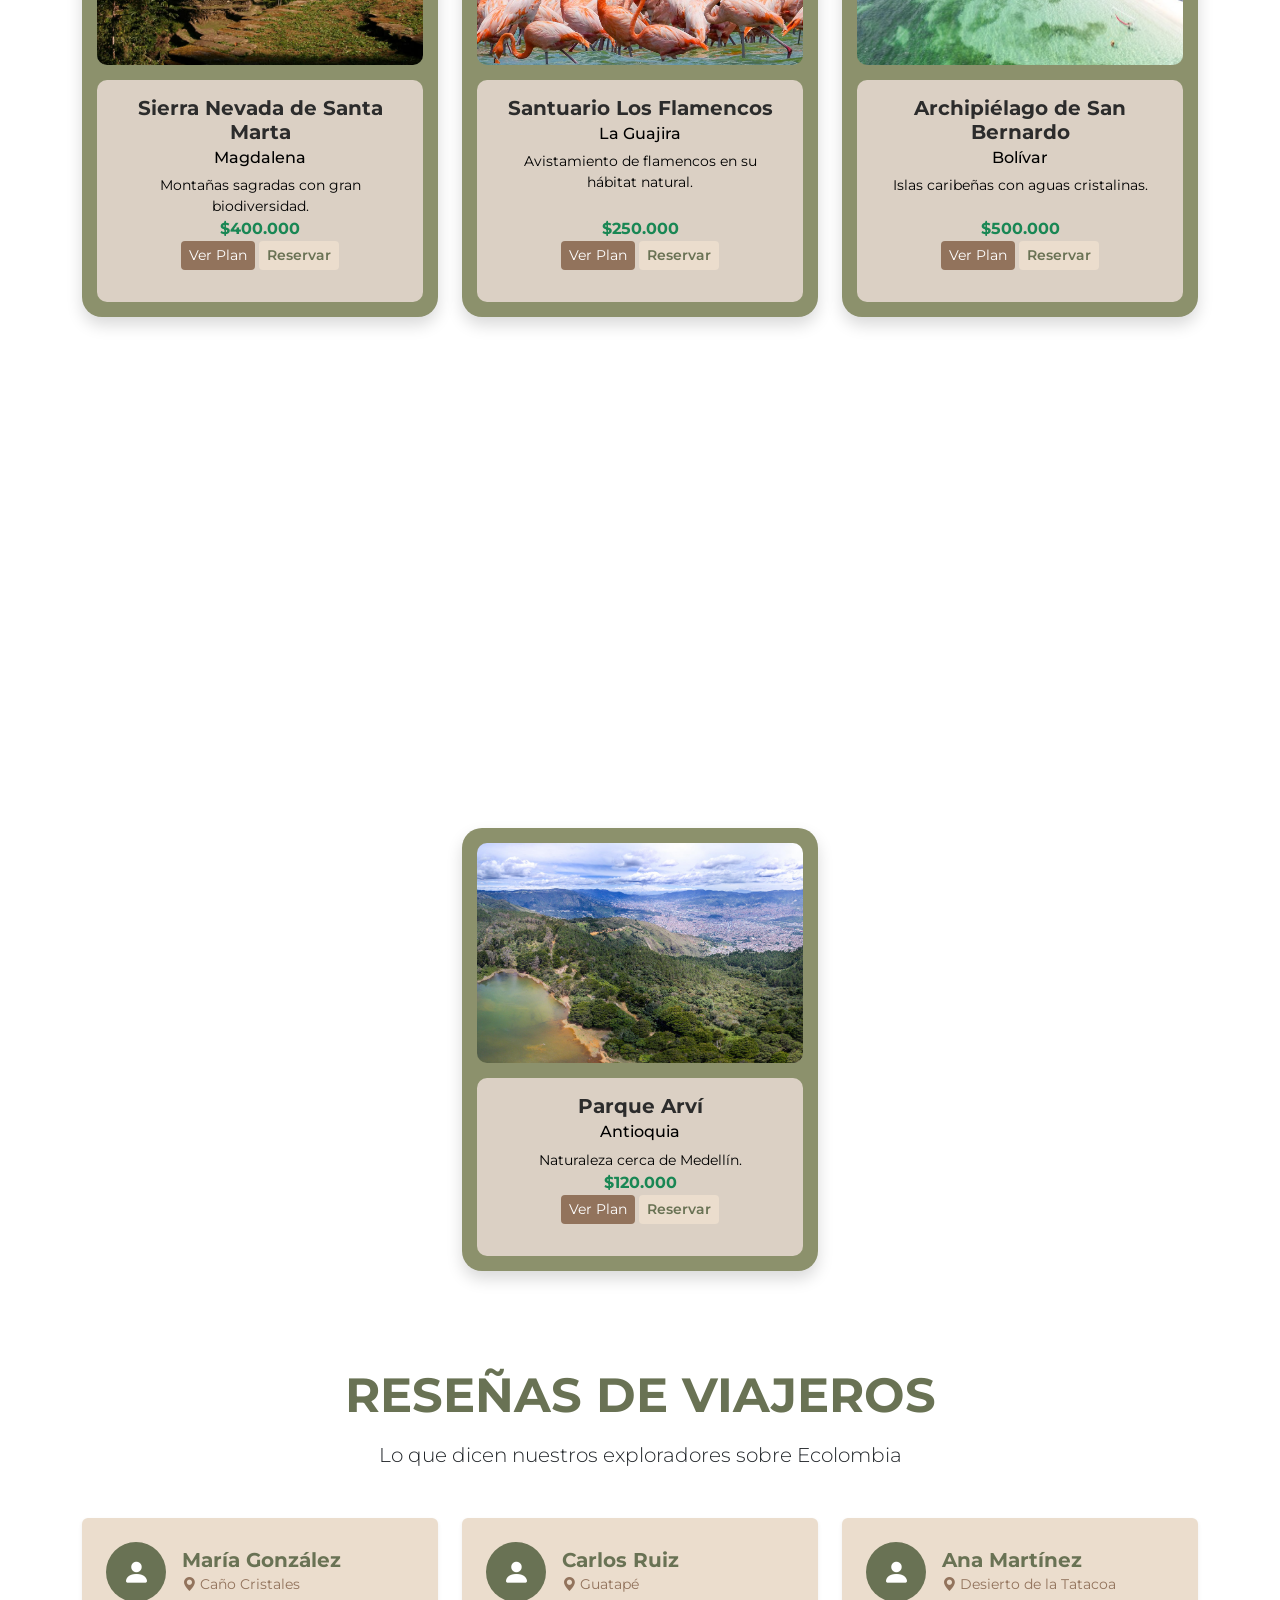
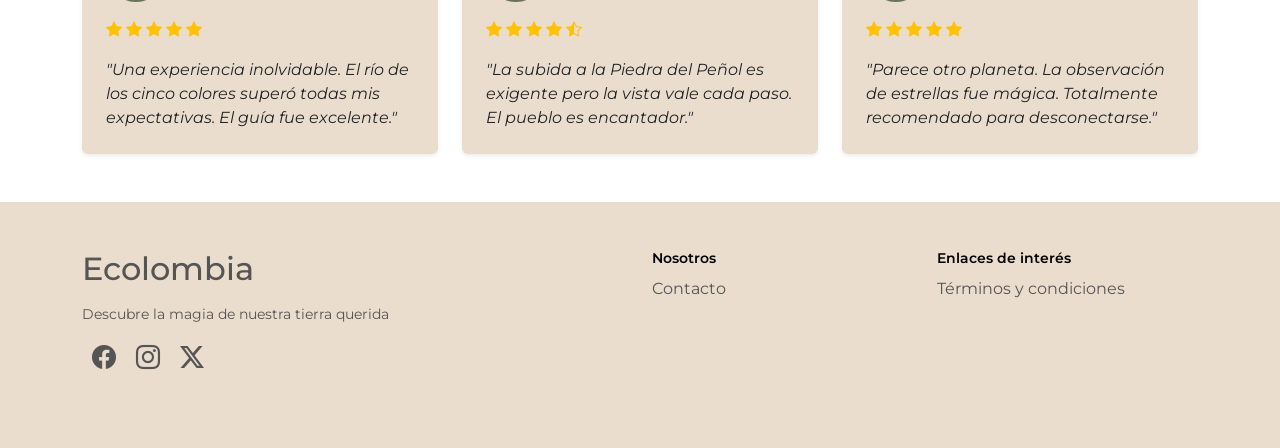
==== commit 2a77ab01: "Merge branch 'main' into feature/betterBadge" ====
--- a/index.html
+++ b/index.html
@@ -23,6 +23,10 @@
     <!-- Estilos específicos  -->
     <link rel="stylesheet" href="assets/css/app.css">
 
+    <!-- AOS CSS -->
+    <link href="https://unpkg.com/aos@2.3.1/dist/aos.css" rel="stylesheet">
+
+
 </head>
 
 <body>
@@ -44,7 +48,7 @@
                             </a>
                         </li>
                         <li class="nav-item">
-                            <a class="nav-link" href="#lugares__container">
+                            <a class="nav-link" href="#lugares_container">
                                 <i class="bi bi-geo-alt me-1"></i>Destinos
                             </a>
                         </li>
@@ -66,7 +70,7 @@
     <main>
 
         <!-- hero -->
-        <section class="container-fluid p-0">
+        <section class="container-fluid p-0" data-aos="fade-up">
             <div id="carouselExampleCaptions" class="carousel slide" data-bs-ride="carousel">
 
                 <!-- Indicadores -->
@@ -100,7 +104,7 @@
                                     </p>
 
                                     <div class="mt-2">
-                                        <a href="#lugares__container" class="btn btn-lg px-4 text-white hero-btn">
+                                        <a href="#lugares_container" class="btn btn-lg px-4 text-white hero-btn">
                                             Explorar
                                         </a>
                                     </div>
@@ -183,7 +187,7 @@
 
         <!-- search container -->
         <div class="container">
-            <section>
+            <section data-aos="fade-up">
                 <div class="booking-bar-horizontal">
                     <div class="booking-item">
                         <label>Destino</label>
@@ -212,7 +216,7 @@
 
         <!-- lugares container -->
         <section id="lugares_container" class="lugares__container py-5">
-            <div class="container">
+            <div class="container" data-aos="fade-up">
                 <!-- Título -->
                 <div class="text-center mb-5">
                     <h2 class="fw-bold text-uppercase display-5 mb-3 text-primary">
@@ -231,7 +235,7 @@
 
         <!-- reseñas container -->
         <section id="resenas__container" class="resenas__container py-5 bg-neutral">
-            <div class="container">
+            <div class="container" data-aos="fade-up">
 
                 <!-- Título -->
                 <div class="text-center mb-5">
@@ -247,7 +251,7 @@
                 <div class="row g-4">
 
                     <!-- Reseña 1 -->
-                    <div class="col-12 col-md-6 col-lg-4">
+                    <div class="col-12 col-md-6 col-lg-4" data-aos="fade-up-right">
                         <div class="card h-100 border-0 shadow-sm bg-primary-light">
                             <div class="card-body p-4">
                                 <div class="d-flex align-items-center mb-3">
@@ -280,8 +284,8 @@
                     </div>
 
                     <!-- Reseña 2 -->
-                    <div class="col-12 col-md-6 col-lg-4">
-                        <div class="card h-100 border-0 shadow-sm bg-primary-light">
+                    <div class="col-12 col-md-6 col-lg-4" >
+                        <div class="card h-100 border-0 shadow-sm bg-primary-light" data-aos="fade-up-left">
                             <div class="card-body p-4">
                                 <div class="d-flex align-items-center mb-3">
                                     <div
@@ -314,7 +318,7 @@
 
                     <!-- Reseña 3 -->
                     <div class="col-12 col-md-6 col-lg-4">
-                        <div class="card h-100 border-0 shadow-sm bg-primary-light">
+                        <div class="card h-100 border-0 shadow-sm bg-primary-light" data-aos="fade-up-right">
                             <div class="card-body p-4">
                                 <div class="d-flex align-items-center mb-3">
                                     <div
@@ -350,10 +354,8 @@
             </div>
         </section>
 
-        <section class="checkout__container">
-
-        </section>
     </main>
+
     <footer class="footer-clean py-5">
         <div class="container">
             <div class="row align-items-start">
@@ -418,12 +420,15 @@
     <script src="https://cdn.jsdelivr.net/npm/bootstrap@5.3.8/dist/js/bootstrap.bundle.min.js"
         integrity="sha384-FKyoEForCGlyvwx9Hj09JcYn3nv7wiPVlz7YYwJrWVcXK/BmnVDxM+D2scQbITxI"
         crossorigin="anonymous"></script>
+    <!-- AOS JS -->
+    <script src="https://unpkg.com/aos@2.3.1/dist/aos.js"></script>        
     <!-- js principal -->
     <script src="assets/js/main.js"></script>
     <!-- js específico -->
     <script src="assets/js/app.js"></script>
     <!-- carrito -->
     <script src="assets/js/badge.js"></script>
+
 </body>
 
 </html>
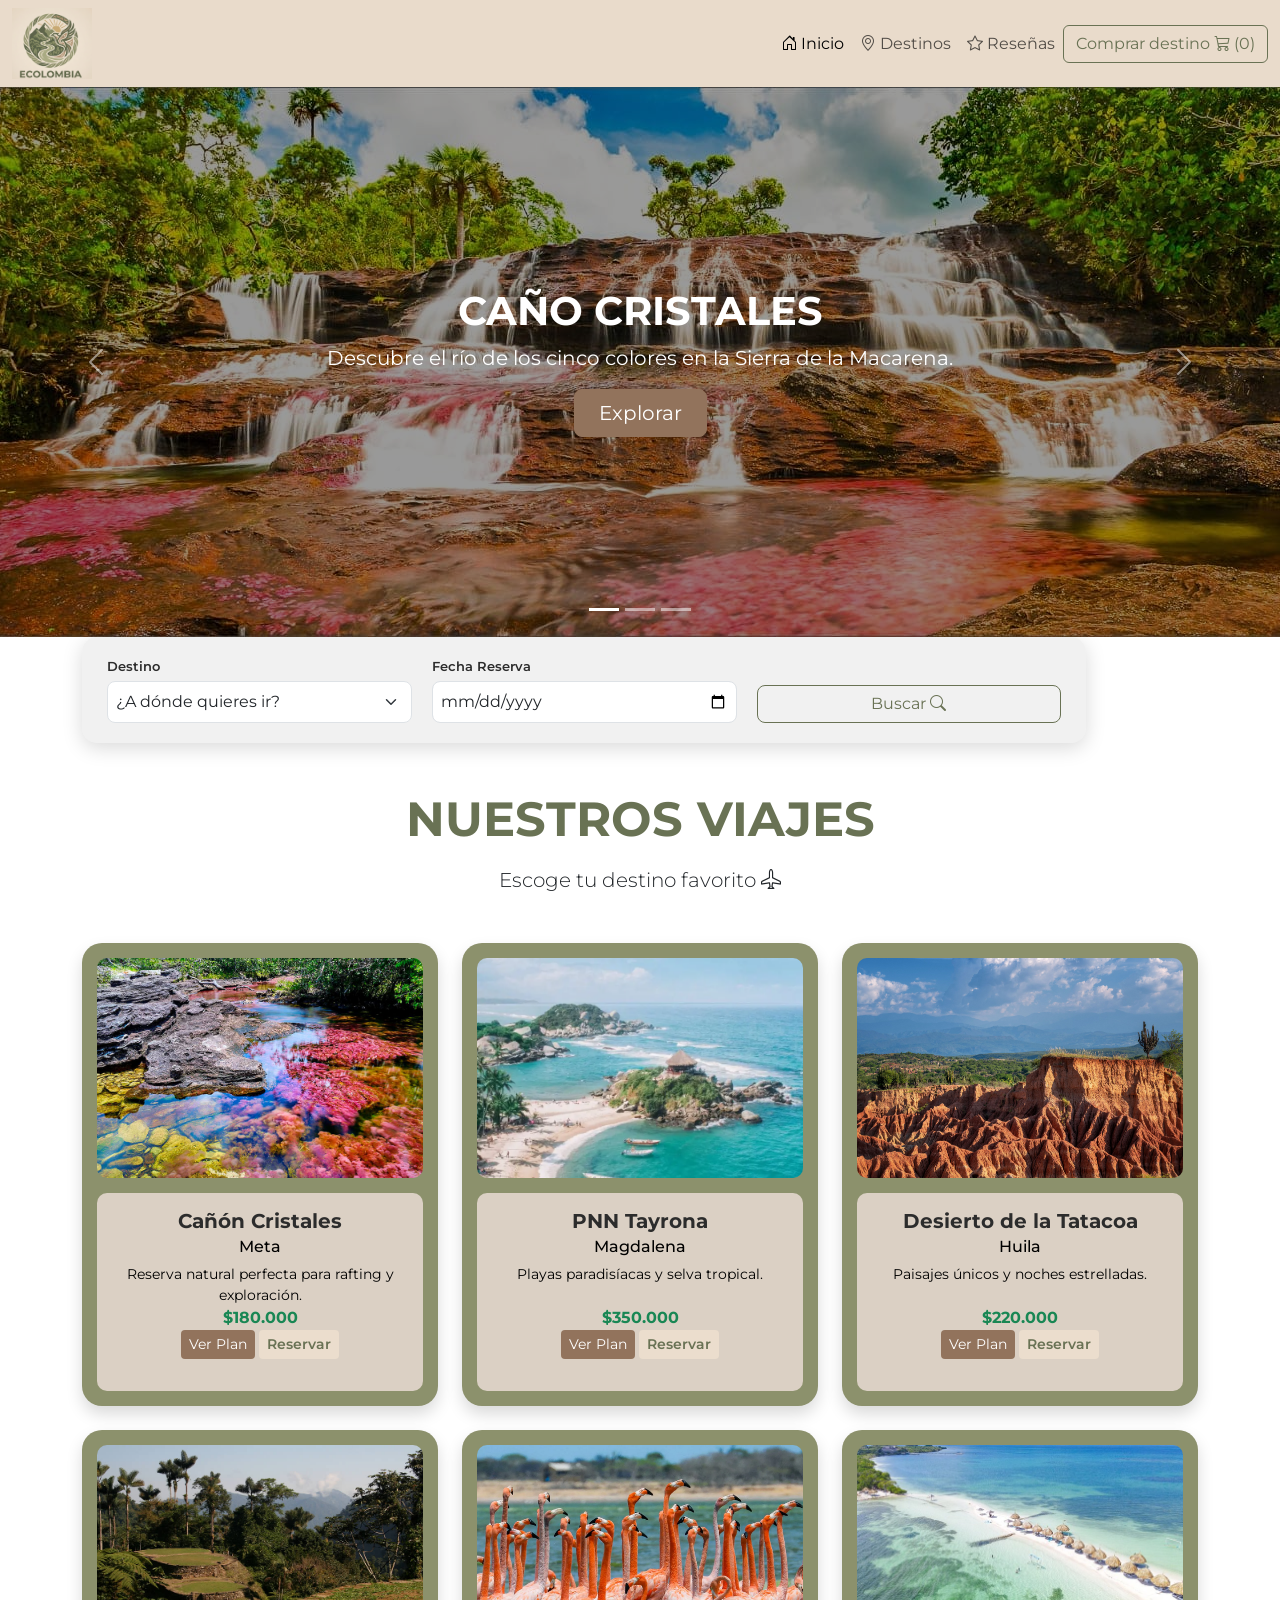
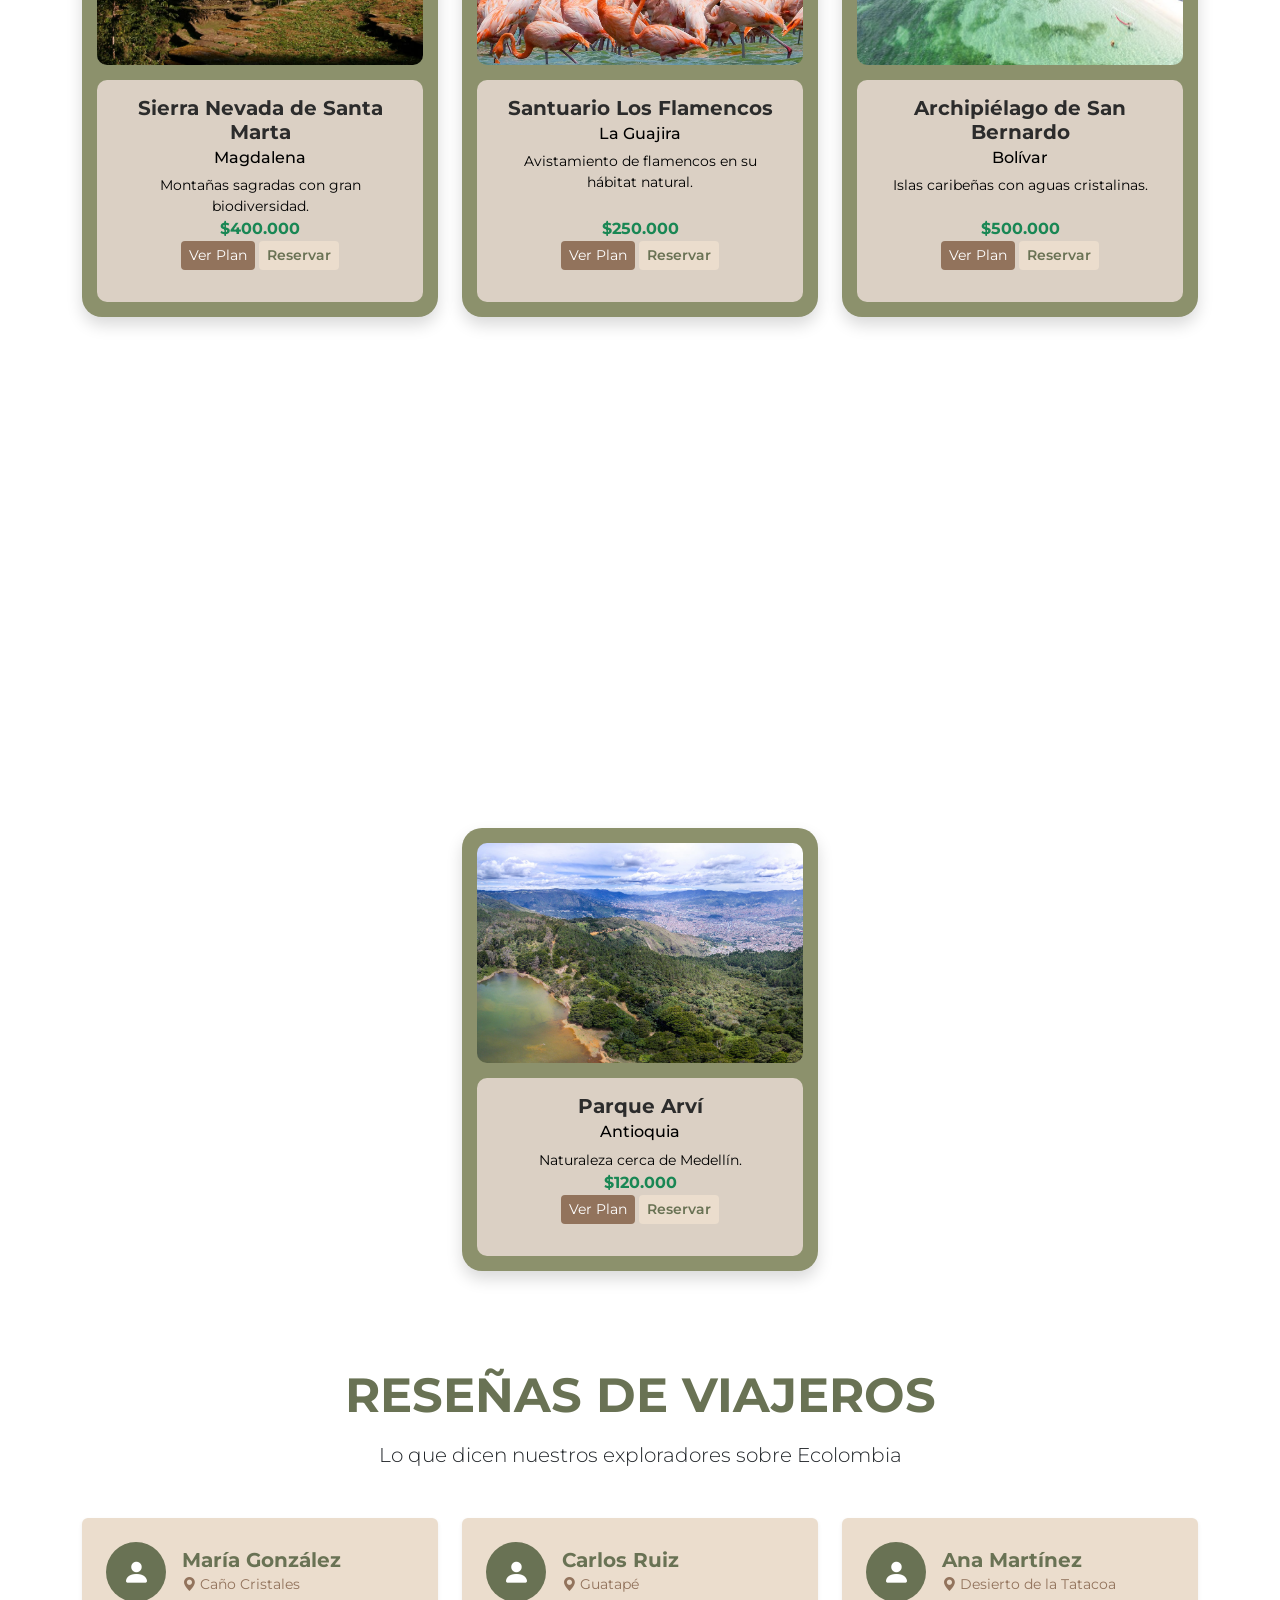
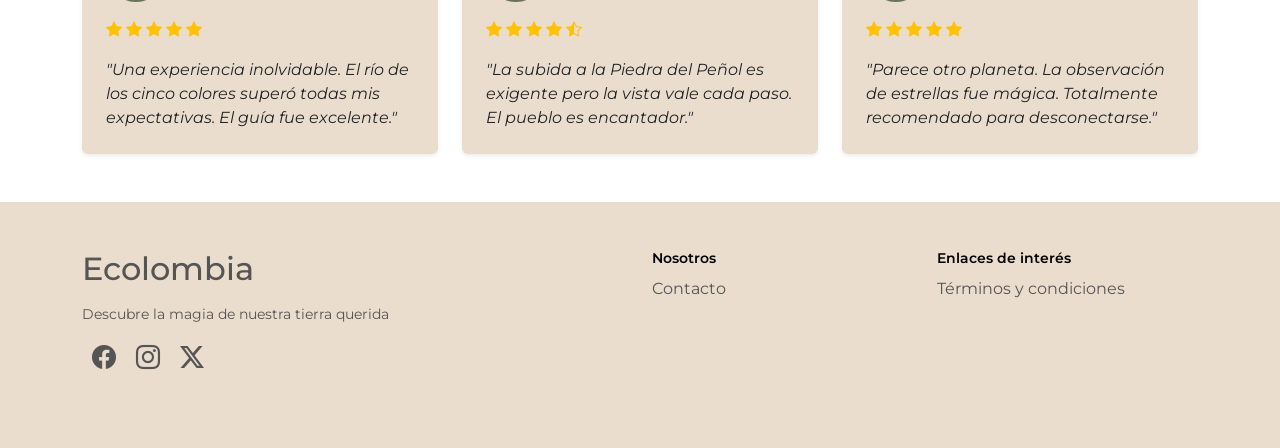
==== commit f7b4fec2: "finalizando ajustes" ====
--- a/index.html
+++ b/index.html
@@ -196,16 +196,12 @@
                         </select>
                     </div>
                     <div class="booking-item">
-                        <label>Check-in</label>
+                        <label>Fecha Reserva</label>
                         <input type="date" class="form-control">
                     </div>
-                    <div class="booking-item">
-                        <label>Check-out</label>
-                        <input type="date" class="form-control">
-                    </div>
                     <div class="booking-item d-flex align-items-center">
-                        <button class="btn btn-success w-100" id="badge">
-                            Buscar
+                        <button id="btnBuscar" class="btn btn-outline-success w-100" id="badge">
+                            Buscar <i class="bi bi-search"></i>
                         </button>
                     </div>
                 </div>
@@ -227,7 +223,7 @@
                     </p>
                 </div>
                 <div id="cards-container" class="row row-cols-1 row-cols-md-3 g-4 justify-content-center">
-
+                    
 
                 </div>
             </div>
@@ -400,18 +396,16 @@
 
     <div id="carritoSidebar" class="sidebar">
         <div class="sidebar-header">
-            <h5 class="mb-0">Tu carrito</h5>
-            <button id="cerrarSidebar" class="btn btn-light rounded-circle">
-                <i class="bi bi-x-lg"></i>
-            </button>
-    </div>
-
-    <div id="carrito-container" class="sidebar-body"></div>
-
-    <div class="sidebar-footer">
-        <h6 id="total-carrito">Total: $0</h6>
-        <button class="btn btn-success w-100">Pagar</button>
-    </div>
+            <h5>Tu carrito</h5>
+            <button id="cerrarSidebar" class="btn btn-sm btn-danger">X</button>
+        </div>
+
+        <div id="carrito-container" class="sidebar-body"></div>
+
+        <div class="sidebar-footer">
+            <h6 id="total-carrito">Total: $0</h6>
+            <button class="btn btn-success w-100">Pagar</button>
+        </div>
     </div>
 
     <div id="overlay-carrito"></div>
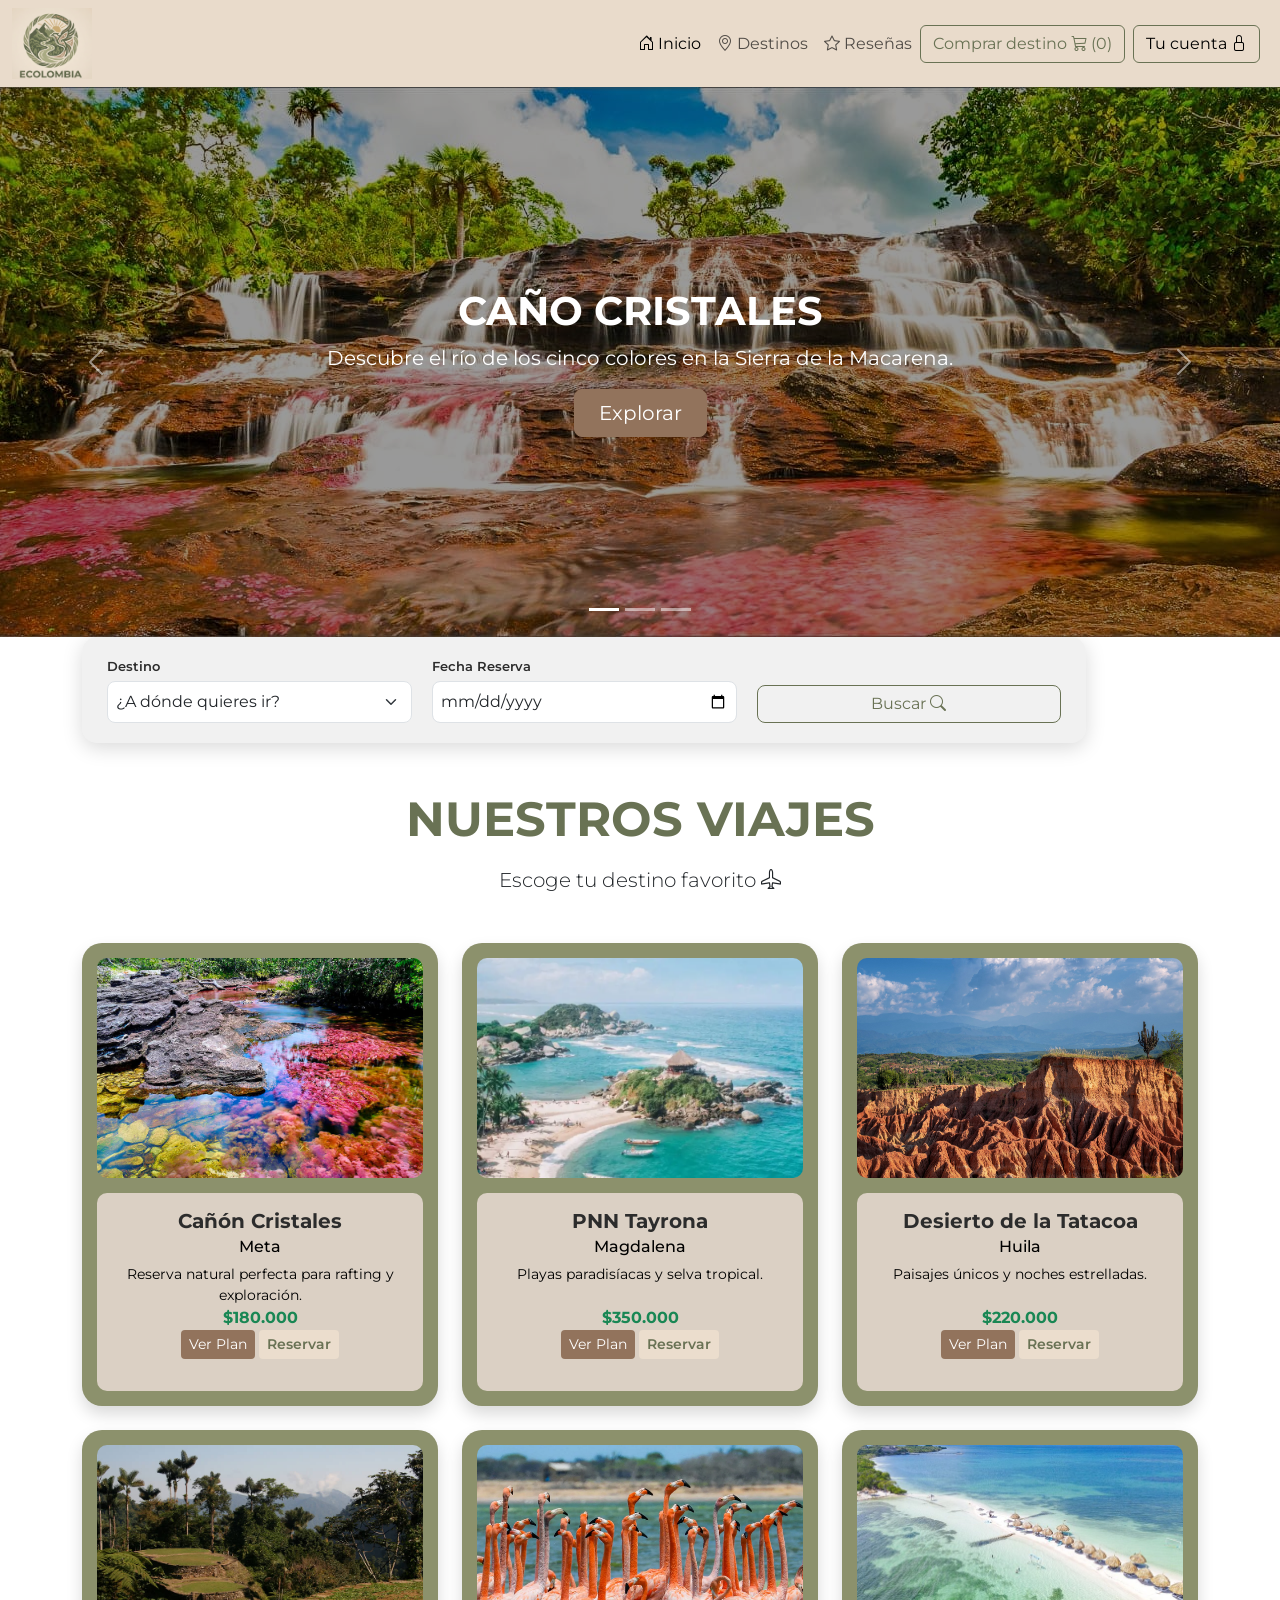
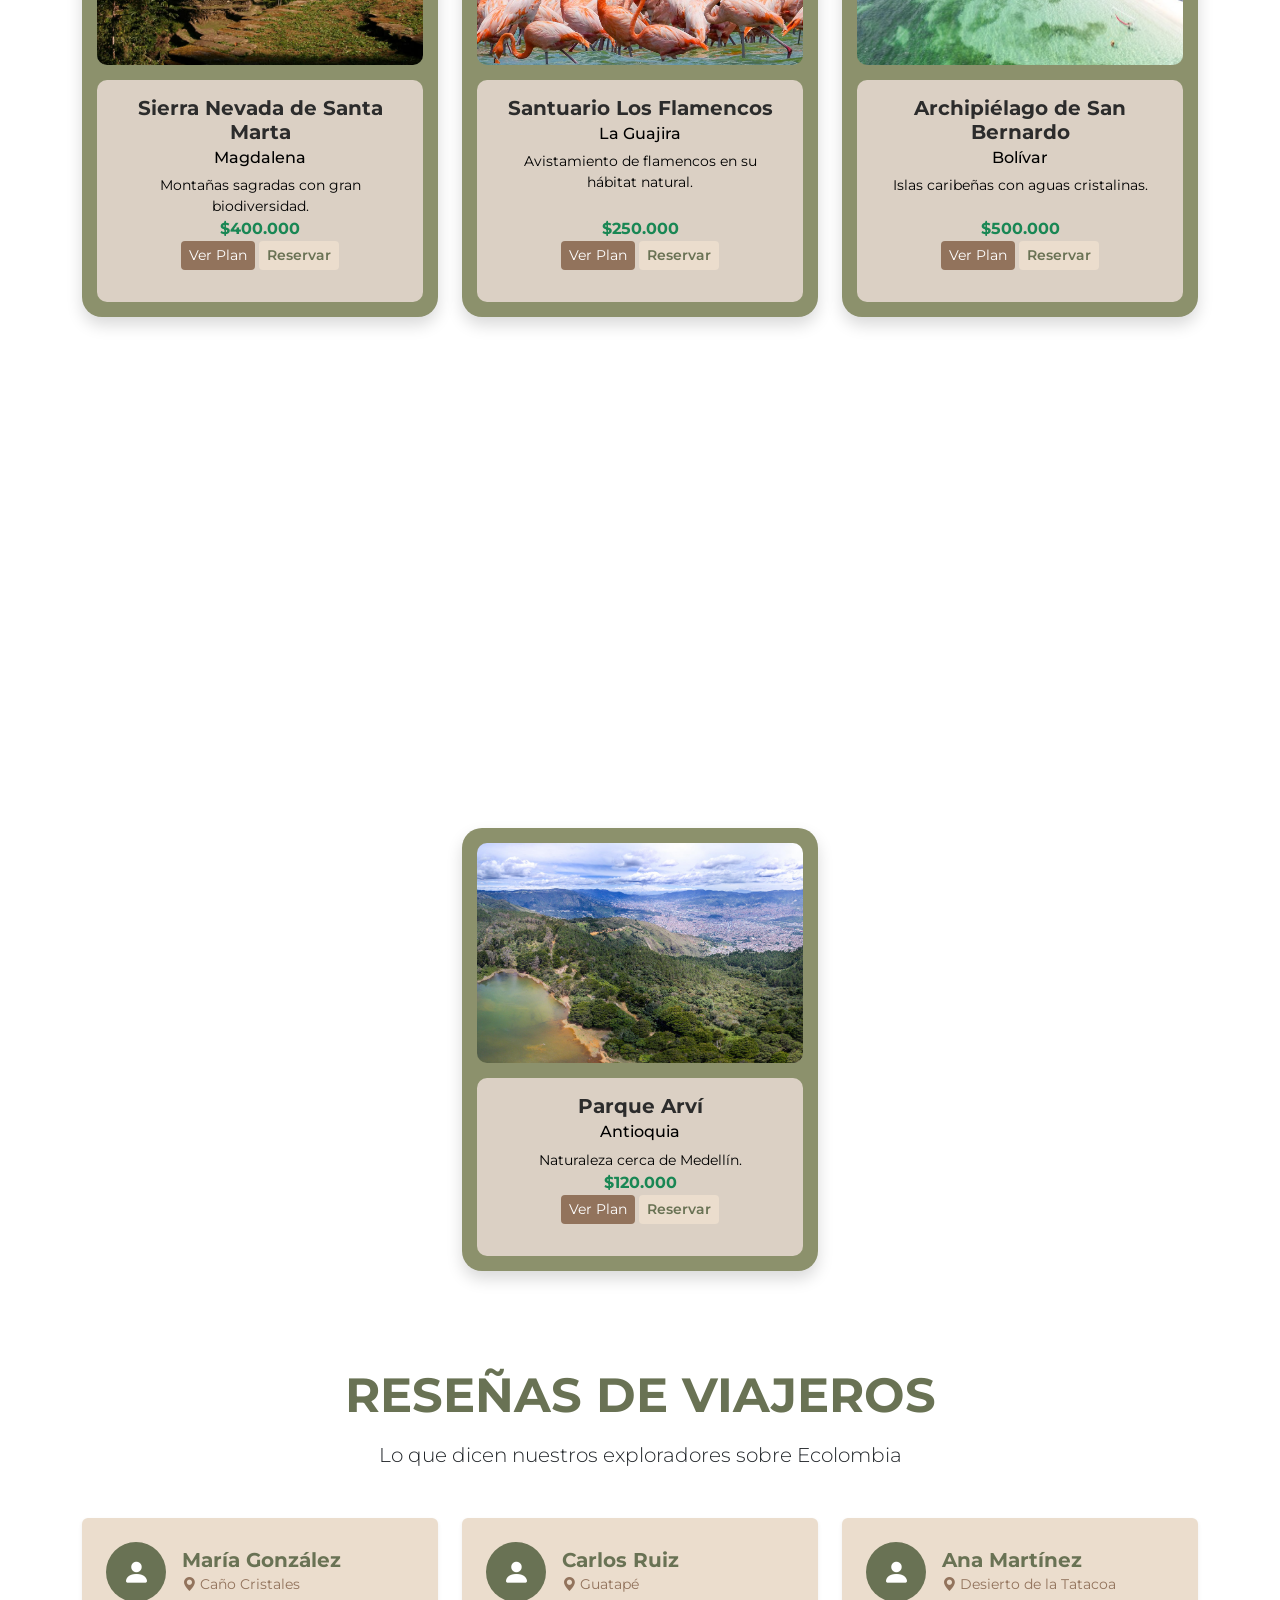
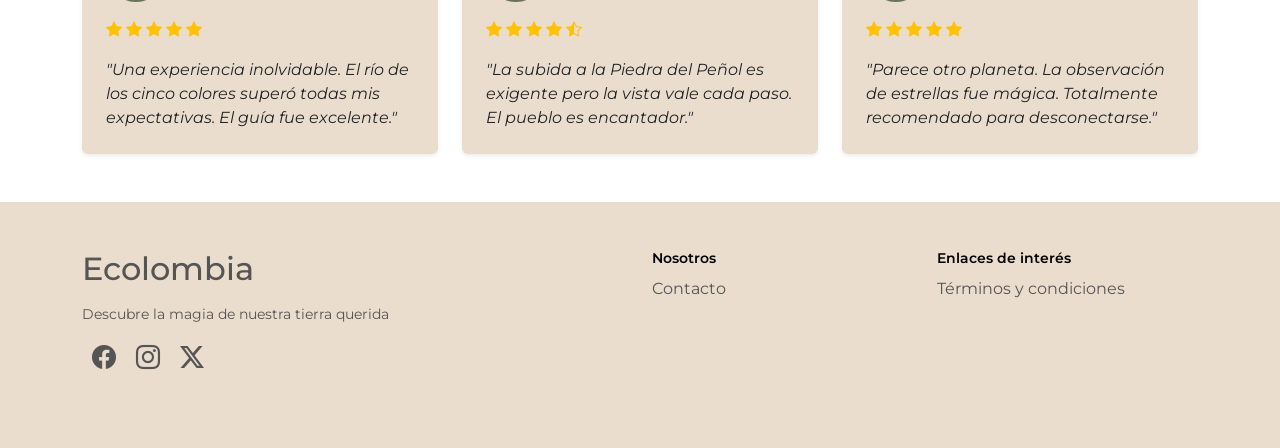
==== commit daefac12: "se finaliza login" ====
--- a/index.html
+++ b/index.html
@@ -62,6 +62,9 @@
                         <button type="button" class="btn btn-outline-success" id="badge">Ver carrito <i
                                 class="bi bi-cart3"></i> </button>
                     </span>
+                    <span class="navbar-text mx-2">
+                        <a type="button" href="login.html" class="btn btn-outline-success" id="badge">Tu cuenta <i class="bi bi-lock"></i> </a>                        
+                    </span>                    
                 </div>
             </div>
         </nav>
@@ -223,7 +226,7 @@
                     </p>
                 </div>
                 <div id="cards-container" class="row row-cols-1 row-cols-md-3 g-4 justify-content-center">
-                    
+
 
                 </div>
             </div>
@@ -396,16 +399,18 @@
 
     <div id="carritoSidebar" class="sidebar">
         <div class="sidebar-header">
-            <h5>Tu carrito</h5>
-            <button id="cerrarSidebar" class="btn btn-sm btn-danger">X</button>
-        </div>
-
-        <div id="carrito-container" class="sidebar-body"></div>
-
-        <div class="sidebar-footer">
-            <h6 id="total-carrito">Total: $0</h6>
-            <button class="btn btn-success w-100">Pagar</button>
-        </div>
+            <h5 class="mb-0">Tu carrito</h5>
+            <button id="cerrarSidebar" class="btn btn-light rounded-circle">
+                <i class="bi bi-x-lg"></i>
+            </button>
+    </div>
+
+    <div id="carrito-container" class="sidebar-body"></div>
+
+    <div class="sidebar-footer">
+        <h6 id="total-carrito">Total: $0</h6>
+        <button class="btn btn-success w-100">Pagar</button>
+    </div>
     </div>
 
     <div id="overlay-carrito"></div>
